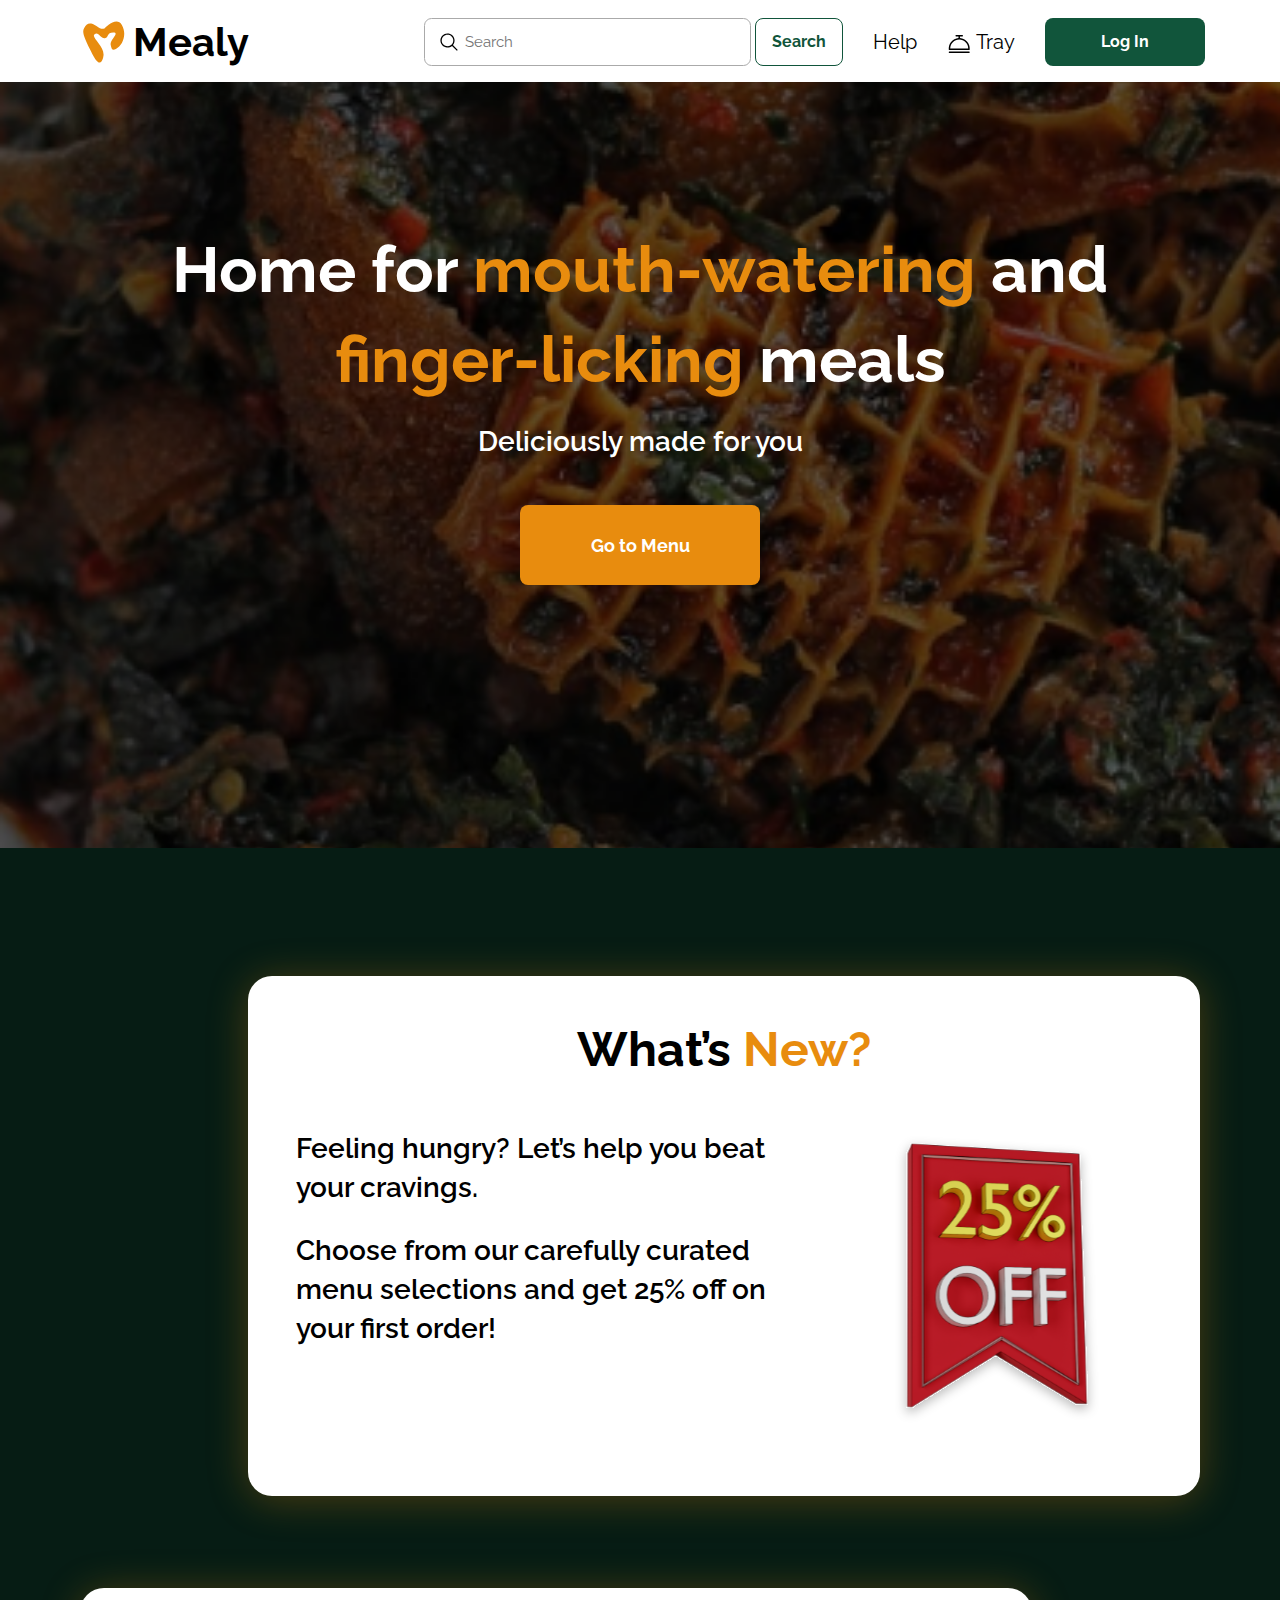
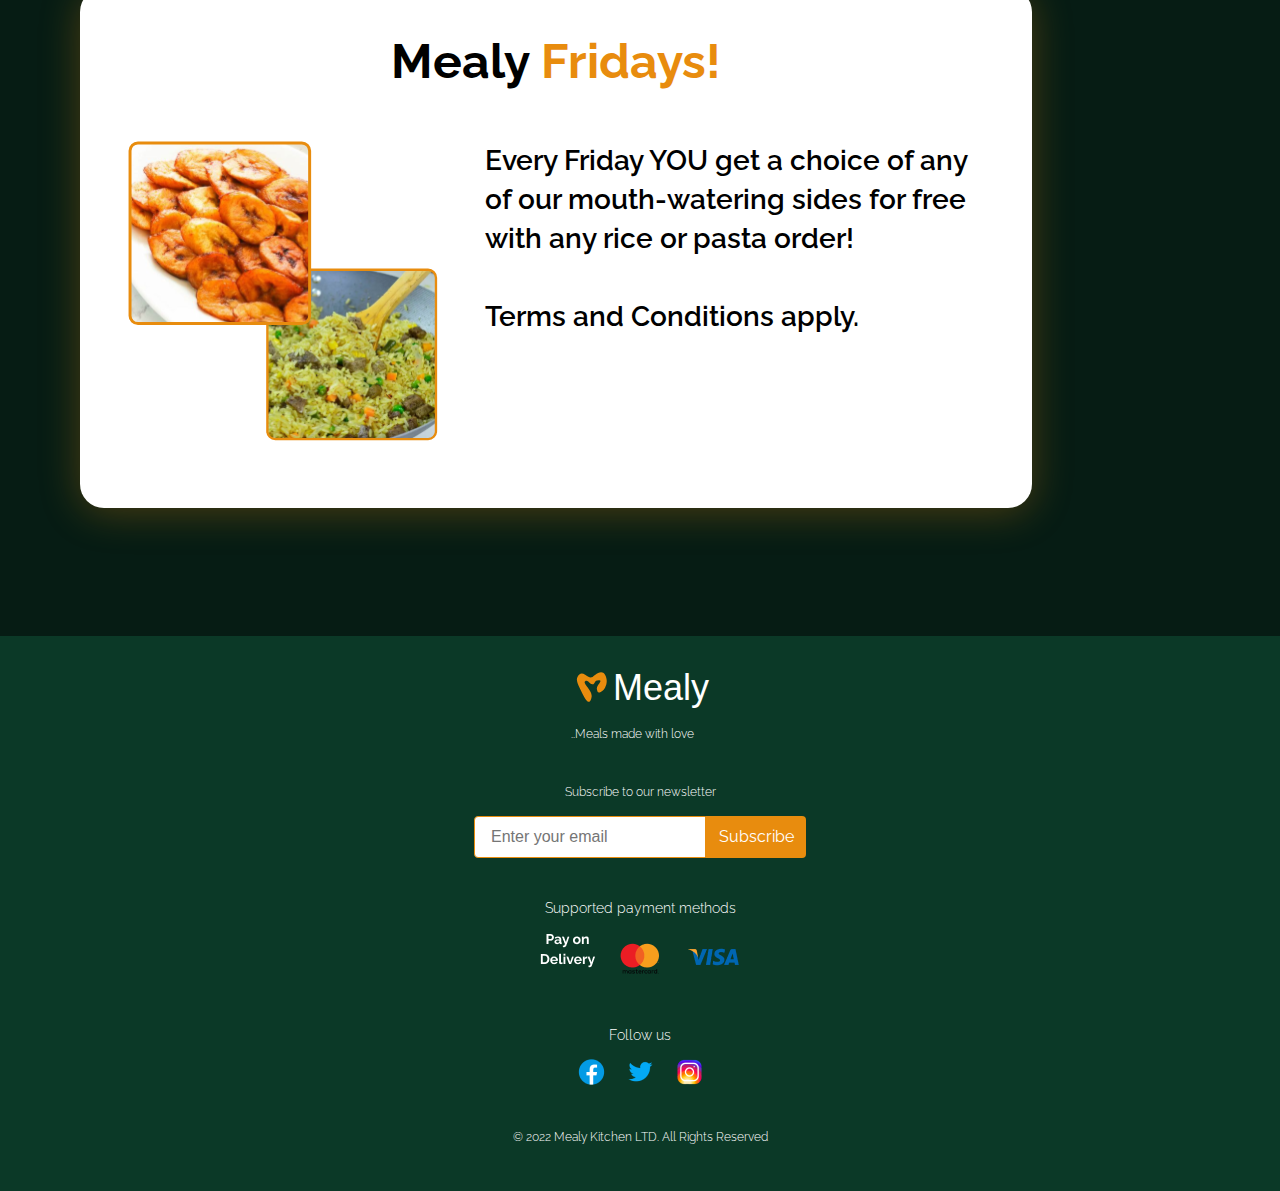
==== index.html @ 0f4728fb "edited html, css, js files" ====
<!DOCTYPE html>
<html lang="en">
<head>
    <meta charset="UTF-8">
    <meta http-equiv="X-UA-Compatible" content="IE=edge">
    <meta name="viewport" content="width=device-width, initial-scale=1.0">
    <link rel="stylesheet" href="style.css">
    <link rel="stylesheet" href="https://www.w3schools.com/w3css/4/w3.css">
    <link rel="shortcut icon" href="mealy.svg" type="image/x-icon">
    <script src="https://ajax.googleapis.com/ajax/libs/jquery/1.9.0/jquery.min.js"></script>
    </head>
    <script src="script.js" defer></script>
    <title>Mealy</title>
</head>
<body>
    <header>
        <div class="nav__container">
            <div class="nav__toggle" id="toggle" onclick="openNav()">
                <img class="menu__icon" src="charm_menu-hamburger.svg" />
            </div>


            <div class="nav__hamburger__menu" id="nav-hamburger-menu">

                <div class="hamburger__menu__header">
                    <div class="nav__logo" id="nav-logo">
                        <img src="mealy.svg" alt="Mealy logo">
                        <h1>Mealy</h1>
                    </div>

                    <div class="hamburger__menu__cancel" onclick="closeNav()">
                        <img src="cancel.svg" alt="cancel">
                    </div>

                </div>

                    <div class="hamburger__menu__main">
                        <div class="hamburger__menu__help">
                            <a href="#" class="nav__hamburger__link">Help</a>
                            
                        </div>

                        <div class="hamburger__form__section">
                            <form action="" class="hamburger__form">
                                <input type="text" placeholder="Search" class="hamburger__input" ><button
                                    class="hamburger__form__btn btn__flex"><img src="search-btn.svg" alt="search"></button>
                        </div>
                    </div>

                 <div class="hamburger__menu__btn">
                    <div>
                        <button class="hamburger__login__btn">Log In</button>
                        
                    </div>

                    <div class="hamburger__menu__btn__text">
                        <p>Don't have an account? <span>Register</span></p>
                    </div>

                 </div>
            </div>
    

            <div class="nav__logo" id="nav-logo">
                <img src="mealy.svg" alt="Mealy logo"><h1>Mealy</h1>
            </div>

            <div class="nav__menu" id="nav-menu">
                
                <ul class="nav__list">
                    <li class="nav__item">
                    <div class="nav__form__section">
                        <form action="" class="nav__form">
                            <input type="text" placeholder="Search" class="nav__input"><button class="nav__form__btn">Search</button>
                    </div>
                    </li>

                    <li class="nav__item">
                        <a href="#" class="nav__link">Help</a>
                    </li>

                    <li class="nav__item">
                        <a href="#" class="nav__link"><img src="tray-icon.svg" alt="tray logo"> Tray</a>
                    </li>
                    
                    <li class="nav__item">
                        <button class="nav__login__btn">Log In</button>
                    </li>
                </ul>
            </div>

            <div class="nav__tray__icon" id="nav-logo-tray">
                <img src="tray-icon.svg" alt="tray logo">
            </div>

        </div>
        <div class="container">
        <div class="slideshow__container" id="slideshow-container">
            <img class="mySlides fade-in-image" src="efo-riro.png"  />
            <img class="mySlides fade-in-image" src="jollof-two.png" />
            <img class="mySlides fade-in-image" src="amala-ewedu.png" />
            <img class="mySlides fade-in-image" src="ofada.png" />
            <img class="mySlides fade-in-image" src="egusi-fufu.png" />
            <img class="mySlides fade-in-image" src="afang.png" />
            <img class="mySlides fade-in-image" src="stew-rice-plantain.png" />
            <img class="mySlides fade-in-image" src="amala.png" />
            <img class="mySlides fade-in-image" src="jollof.png" />

            
        </div>

        <div class="centered">
            <h1>Home for <span>mouth-watering</span> and <br><span>finger-licking</span> meals</h1>
            <p>Deliciously made for you</p>
            <button class="centered__btn">Go to Menu</button>
        </div>
        </div>
    </header>
    <main>
        <section class="content__container" id="content-container">
            <div class="content__box__1" id="content-box-1">

                    <div class="content__box__1__header"><h2>What’s <span>New?</span></h2></div>
                    
                    <div class="content__box__1__content">
                        
                        <div class="content__box__image">
                            <img src="25-Percent-Discount-Tag.svg" alt="discount">
                        </div>

                    <div><p>Feeling hungry? Let’s help you beat your cravings.</p><br>
                    <p>Choose from our carefully curated menu selections and get 25% off on your first order!</p>
                    </div>

                    
                    
                    </div>
                </div>

                

            </div>

            <div class="content__box__2" id="content-box-2">
                
                    <div class="content__box__2__header"><h2>Mealy <span>Fridays!</span></h2></div>

                    <div class="content__box__2__content">
                    <div class="content__box__image">
                        <img src="mealy-friday.svg" alt="mealy friday">
                    </div>
                    
                    <div>
                        <p>Every Friday YOU get a choice of any of our mouth-watering sides for free with any rice or pasta order!<br><br>
                    
                    Terms and Conditions apply.</p>
                    </div>
                    </div>
                </div>

            </div>
        </section>
    </main>

    <footer class="footer__section" id="footer-section">
        <div class="footer__logo__container">
            <div class="footer__logo" id="footer-logo">
                <img src="mealy.svg" alt="Mealy logo"><h1>Mealy</h1>
            
            </div>
            
            <div class="footer__logo__text">
                <p>..Meals made with love</p>
            </div>
        </div>
        
        <div class="footer__form__container">
            <p>Subscribe to our newsletter</p>
            <div class="footer__form__section">
                <form action="" class="footer__form">
                <input type="email" placeholder="Enter your email" class="footer__input"><button class="form__btn">Subscribe</button>
            </div>
        </div>

        <div class="footer__payments__section" id="footer-payments-section">
            <div class="payments__section__text">
                <p>Supported payment methods</p>
            </div>

        <div class="payments__icons">
            <div>
                <img src="pay-on-delivery.png" alt="pay on delivery">
            </div>

            <div>
                <img src="master-card.png" alt="master card">
            </div>

            <div>
                <img src="visa-card.png" alt="visa card">
            </div>
        </div>
        </div>


        <div class="footer__socials__section" id="footer-socials-section">
            <div class="socials__section__text">
                <p>Follow us</p>
            </div>
        
            <div class="socials__icons">
                <div>
                    <img src="Facebook.png" alt="Facebook">
                </div>
        
                <div>
                    <img src="Twitter.png" alt="Twitter">
                </div>
        
                <div>
                    <img src="Instagram.png" alt="Instagram">
                </div>
            </div>
        </div>

        <div class="footer__bottom__text">
            <p>&copy; 2022 Mealy Kitchen LTD. All Rights Reserved</p>
        </div>
    </footer>
    <script src="https://kit.fontawesome.com/44d0e4af8e.js" crossorigin="anonymous"></script>
</body>
</html>
---- style.css ----
@import url("https://fonts.googleapis.com/css2?family=Raleway:wght@300;400;600;700&display=swap");

:root {
  --white-color: #ffffff;
  --light-grey-color: #aaaaaa;
  --orange-color: #e88c0e;
  --light-green-color: #0b3927;
  --lighter-green-color: #11553b;
  --hover-green-color: #1a7f58;
  --dark-green-color: #061c14;
  --black-color: #000000;

  --body-font: "Raleway", sans-serif;
  --h1-font-size: 40px;
}

@media screen and (min-width: 768px) and (max-width: 1104px) {
  :root {
    --logo-font-size: 40px;
    --medium-font-size: 16px;
    --large-font-size: 20px;
    --h1-font-weight: 700;
    --medium-font-weight: 400;
  }
}

* {
  box-sizing: border-box;
  padding: 0;
  margin: 0;
}
.nav__container {
  display: flex;
  justify-content: space-between;
  align-items: center;
  width: 100%;
  height: 64px;
  background-color: var(--white-color);
  padding-left: 1em;
  padding-right: 1em;
  padding-top: 0.25em;
  padding-bottom: 0.15em;
}

.nav__logo h1 {
  font-family: var(--body-font);
  font-size: 24px;
  font-weight: 700;
}

.nav__logo {
  display: flex;
  align-items: center;
}
.nav__logo img {
  width: 27px;
  height: 38px;
}
.nav__tray__icon img {
  width: 32px;
  height: 32px;
}

.nav__menu {
  display: none;
}

.nav__hamburger__menu {
  display: none;
}

.hamburger__menu__active {
  height: 100%;
  width: 0;
  position: fixed;
  z-index: 1;
  top: 0;
  left: 0;
  background-color: var(--white-color);
  overflow-x: hidden;
  transition: 0.5s;
}

.hamburger__menu__header {
  display: flex;
  flex-direction: row;
  justify-content: space-between;
  align-items: center;
  height: 64px;
  margin-left: 1em;
  margin-right: 1em;
}

.hamburger__menu__main {
  display: flex;
  flex-direction: column;
  align-items: center;
  justify-content: center;
  width: 264px;
  height: 94px;
  gap: 8px;
  margin-left: 1em;
  margin-right: 1em;
  margin-bottom: 2.5em;
}

.hamburger__menu__help {
  border-width: 1px 0px;
  border-style: solid;
  border-color: var(--light-grey-color);
  width: 264px;
  height: 38px;
  text-align: center;
  font-family: var(--body-font);
  font-size: 16px;
  font-weight: 400;
  padding: 0.5em 1em;
}

.hamburger__menu__help a {
  text-decoration: none;
}

.btn__flex {
  display: inline-flex;
  align-items: center;
  column-gap: 0.75rem;
}

.hamburger__form__btn {
  display: inline-block;
  transition: 0.3s;
  border-radius: 1em;
}

.hamburger__form__section {
  display: flex;
  flex-direction: row;
  align-items: center;
  justify-content: space-between;
  border: 1px solid var(--light-grey-color);
  width: 264px;
  height: 48px;
  gap: 152px;
  padding-left: 0.5em;
  padding-right: 0.5em;
  padding-top: 0.3em;
  padding-bottom: 0.3em;
  border-radius: 0.5em;
  font-family: var(--body-font);
  font-size: 16px;
  font-weight: 400;
}

.hamburger__form {
  display: flex;
  justify-content: space-between;
  width: 100%;
}

.hamburger__form button,
.hamburger__form input {
  border: none;
  outline: none;
}
.hamburger__form button:hover {
  cursor: pointer;
}

.hamburger__menu__btn {
  display: flex;
  flex-direction: column;
  align-items: center;
  justify-content: center;
  gap: 1em;
}

.hamburger__login__btn {
  width: 264px;
  height: 48px;
  border-radius: 0.5em;
  background-color: var(--lighter-green-color);
  color: var(--white-color);
  text-align: center;
  font-family: var(--body-font);
  font-size: 16px;
  font-weight: 700;
  border: none;
}
.hamburger__menu__btn__text {
  width: 209px;
  height: 20px;
}
.hamburger__menu__btn__text p {
  text-align: center;
  font-family: var(--body-font);
  font-size: 14px;
  font-weight: 300;
  color: var(--black-color);
}

.hamburger__menu__btn__text span {
  color: var(--lighter-green-color);
  font-weight: 700;
}

.mySlides {
  width: 100%;
  height: 400px;
  object-fit: cover;
}

.fade-in-image {
  animation: fadeIn 6s ease;
  -webkit-animation: fadeIn 6s;
  -moz-animation: fadeIn 6s;
  -o-animation: fadeIn 6s;
  -ms-animation: fadeIn 6s;
}

@keyframes fadeIn {
  0% {
    opacity: 0.9;
  }

  100% {
    opacity: 1;
  }
}

@-moz-keyframes fadeIn {
  0% {
    opacity: 0.9;
  }

  100% {
    opacity: 1;
  }
}

@-webkit-keyframes fadeIn {
  0% {
    opacity: 0.9;
  }

  100% {
    opacity: 1;
  }
}

@-o-keyframes fadeIn {
  0% {
    opacity: 0.9;
  }

  100% {
    opacity: 1;
  }
}

@-ms-keyframes fadeIn {
  0% {
    opacity: 0.9;
  }

  100% {
    opacity: 1;
  }
}
.container {
  color: var(--white-color);
}

.centered {
  position: absolute;
  width: 100%;
  top: 100px;
  left: 50%;
  transform: translate(-50%, -50%);
  text-align: center;
  font-family: var(--body-font);
  padding: 1em;
  margin-top: 10em;
  /* gap: 16px; */
}

.centered h1 {
  font-family: var(--body-font);
  font-weight: 700;
  font-size: 32px;
  margin-bottom: 0.25em;
  line-height: 40px;
}

.centered span {
  color: var(--orange-color);
}

.centered p {
  font-size: 20px;
  font-weight: 400;
  margin-bottom: 1.5em;
}
.centered__btn {
  padding: 12px 40px;
  background: var(--orange-color);
  border-radius: 8px;
  border: none;
  font-family: var(--body-font);
  font-weight: 700;
  font-size: 16px;
  color: var(--white-color);
}

main {
  width: 100%;
}

.content__container {
  display: flex;
  flex-direction: column;
  background-color: var(--dark-green-color);
  width: 100%;
  height: fit-content;
  color: var(--black-color);
  font-family: var(--body-font);
  font-weight: 600;
  font-size: 16px;
  padding: 1em;
  line-height: 24px;
  gap: 20px;
}

.content__box__1,
.content__box__2 {
  display: flex;
  flex-direction: column;
  align-items: center;
  justify-content: center;
  text-align: center;
  background-color: var(--white-color);
  box-shadow: 0px 4px 40px rgba(232, 140, 14, 0.3);
  border-radius: 24px;
  padding: 2em;
}

.content__box__2 {
  margin-bottom: 3em;
}

.content__box__1 {
  margin-top: 3em;
  margin-bottom: 2em;
}

.content__box__image {
  justify-items: center;
  margin-bottom: 1em;
}

.content__box__image img {
  width: 120px;
  height: 120px;
}

.content__box__1 h2,
.content__box__2 h2 {
  font-family: var(--body-font);
  font-weight: 700;
  font-size: 28px;
  margin-bottom: 1em;
}

.content__box__1 span,
.content__box__2 span {
  color: var(--orange-color);
}

.footer__section {
  display: flex;
  flex-direction: column;
  align-items: center;
  justify-content: center;
  background-color: var(--light-green-color);
  color: var(--white-color);
  padding: 1em;
  gap: 40px;
}

.footer__logo {
  display: flex;
}
.footer__logo img {
  width: 42px;
  height: 42px;
  margin-top: 1em;
}
.footer__logo__text {
  display: flex;
  flex-direction: column;
}

.footer__logo__text h1 {
  font-family: var(--body-font);
  font-weight: 700;
  font-size: 12px;
  margin-bottom: 0.3em;
}

.footer__logo__text p {
  font-family: var(--body-font);
  font-weight: 300;
  font-size: 12px;
}

.footer__form__section {
  width: 100%;
  display: flex;
  margin-top: 1em;
}

.footer__form__container {
  display: flex;
  flex-direction: column;
  align-items: center;
  justify-content: center;
}
.footer__form__container p {
  font-family: var(--body-font);
  font-size: 12px;
  font-weight: 300;
}

.footer__input {
  box-sizing: border-box;
  width: 70%;
  height: 42px;
  align-self: center;
  justify-self: center;
  font-weight: 400;
  color: var(--light-grey-color);
  background-color: var(--white-color);
  font-size: 16px;
  border-radius: 4px 0px 0px 4px;
  padding: 10px 16px;
  border: 1px solid var(--orange-color);
}

.form__btn {
  /* align-self: center;
    justify-self: center; */
  display: inline-block;
  width: 30%;
  font-family: var(--body-font);
  font-size: 16px;
  font-weight: 400;
  height: 41.95px;
  background-color: var(--orange-color);
  color: var(--white-color);
  border: none;
  padding-left: 0.5em;
  padding-right: 0.5em;
  border-radius: 0px 4px 4px 0px;
}

.footer__payments__section,
.footer__socials__section {
  font-family: var(--body-font);
  font-size: 14px;
  font-weight: 300;
  display: flex;
  flex-direction: column;
  gap: 10px;
  text-align: center;
}
.payments__icons,
.socials__icons {
  display: flex;
  flex-direction: row;
  gap: 16px;
}

.footer__bottom__text p {
  text-align: center;
  font-family: var(--body-font);
  font-size: 12px;
  font-weight: 300;
  margin-bottom: 2.5em;
}

@media screen and (min-width: 1104px) {
  a {
    text-decoration: none;
  }

  ul {
    list-style: none;
  }

  .nav__item a {
    font-family: var(--body-font);
    font-size: 20px;
    font-weight: var(--medium-font-weight);
  }

  .nav__item a:hover {
    color: var(--orange-color);
  }

  .nav__container {
    height: 82px;
    padding-left: 5em;
    padding-right: 5em;
  }

  .nav__logo h1 {
    font-size: 40px;
  }

  .nav__logo img {
    width: 58.38px;
    height: 58px;
  }
  .nav__form__section {
    display: flex;
    align-items: center;
    justify-content: center;
    width: 419px;
    height: 48px;
    gap: 4px;
  }

  .nav__form__section input {
    width: 327px;
    height: 48px;
    background-color: var(--white-color);
    background: url(search.svg);
    padding-left: 40px;
    gap: 8px;
    background-repeat: no-repeat;
    background-size: 18px;
    background-position: 1em;
    border-radius: 0.5em;
    border: 1px solid var(--light-grey-color);
    font-family: var(--body-font);
    font-size: var(--medium-font-size);
    font-weight: var(--medium-font-weight);
  }

  .nav__form__btn {
    width: 88px;
    height: 48px;
    border-radius: 0.5em;
    border: 1px solid var(--lighter-green-color);
    background-color: transparent;
    color: var(--lighter-green-color);
    font-family: var(--body-font);
    font-size: 16px;
    font-weight: 700;
    cursor: pointer;
  }

  .nav__form__btn:hover {
    background-color: var(--hover-green-color);
    color: var(--white-color);
    border: none;
  }

  .nav__login__btn {
    width: 160px;
    height: 48px;
    color: var(--white-color);
    font-family: var(--body-font);
    font-size: 16px;
    font-weight: 700;
    background-color: var(--lighter-green-color);
    border: none;
    border-radius: 0.5em;
    cursor: pointer;
  }

  .nav__login__btn:hover {
    background-color: var(--hover-green-color);
  }

  .nav__toggle {
    display: none;
  }

  .nav__hamburger__menu {
    display: none;
  }

  .nav__tray__icon {
    display: none;
  }

  .nav__menu {
    display: block;
  }
  .nav__list {
    display: flex;
    justify-content: center;
    align-items: center;
    gap: 2em;
  }

  .mySlides {
    width: 100%;
    height: 766px;
    object-fit: cover;
  }

  .centered h1 {
    font-size: 64px;
    font-weight: 700;
    line-height: 90px;
  }

  .centered {
    margin-top: 20em;
    gap: 56px;
  }

  .centered p {
    font-size: 28px;
    font-weight: 600;
  }

  .centered__btn {
    width: 240px;
    height: 80px;
    font-size: 18px;
  }

  .content__box__1,
  .content__box__2 {
    display: flex;
    flex-direction: column;
    width: 85%;
    height: 520px;
    gap: 20px;
    padding: 3em;
  }

  .content__box__1 {
    align-self: flex-end;
  }

  .content__box__1 h2,
  .content__box__2 h2 {
    font-size: 48px;
    font-weight: 700;
  }

  .content__container {
    padding: 5em;
    gap: 60px;
  }

  .content__box__image img {
    width: 310px;
    height: 300px;
  }


  .content__box__1__header,
  .content__box__2__header {
    text-align: center;
  }

  .content__box__1__content,
  .content__box__2__content {
    display: flex;
    text-align: left;
    justify-content: space-between;
    gap: 47px;
  }

  .content__box__1__content{
    flex-direction: row-reverse;
  }

  .content__box__1__content p,
  .content__box__2__content p {
    font-size: 28px;
    font-weight: 600;
    line-height: 39px;
  }

  .content__box__1__content h2,
  .content__box__2__content h2 {
    font-size: 48px;
    font-weight: 700;
  }
}
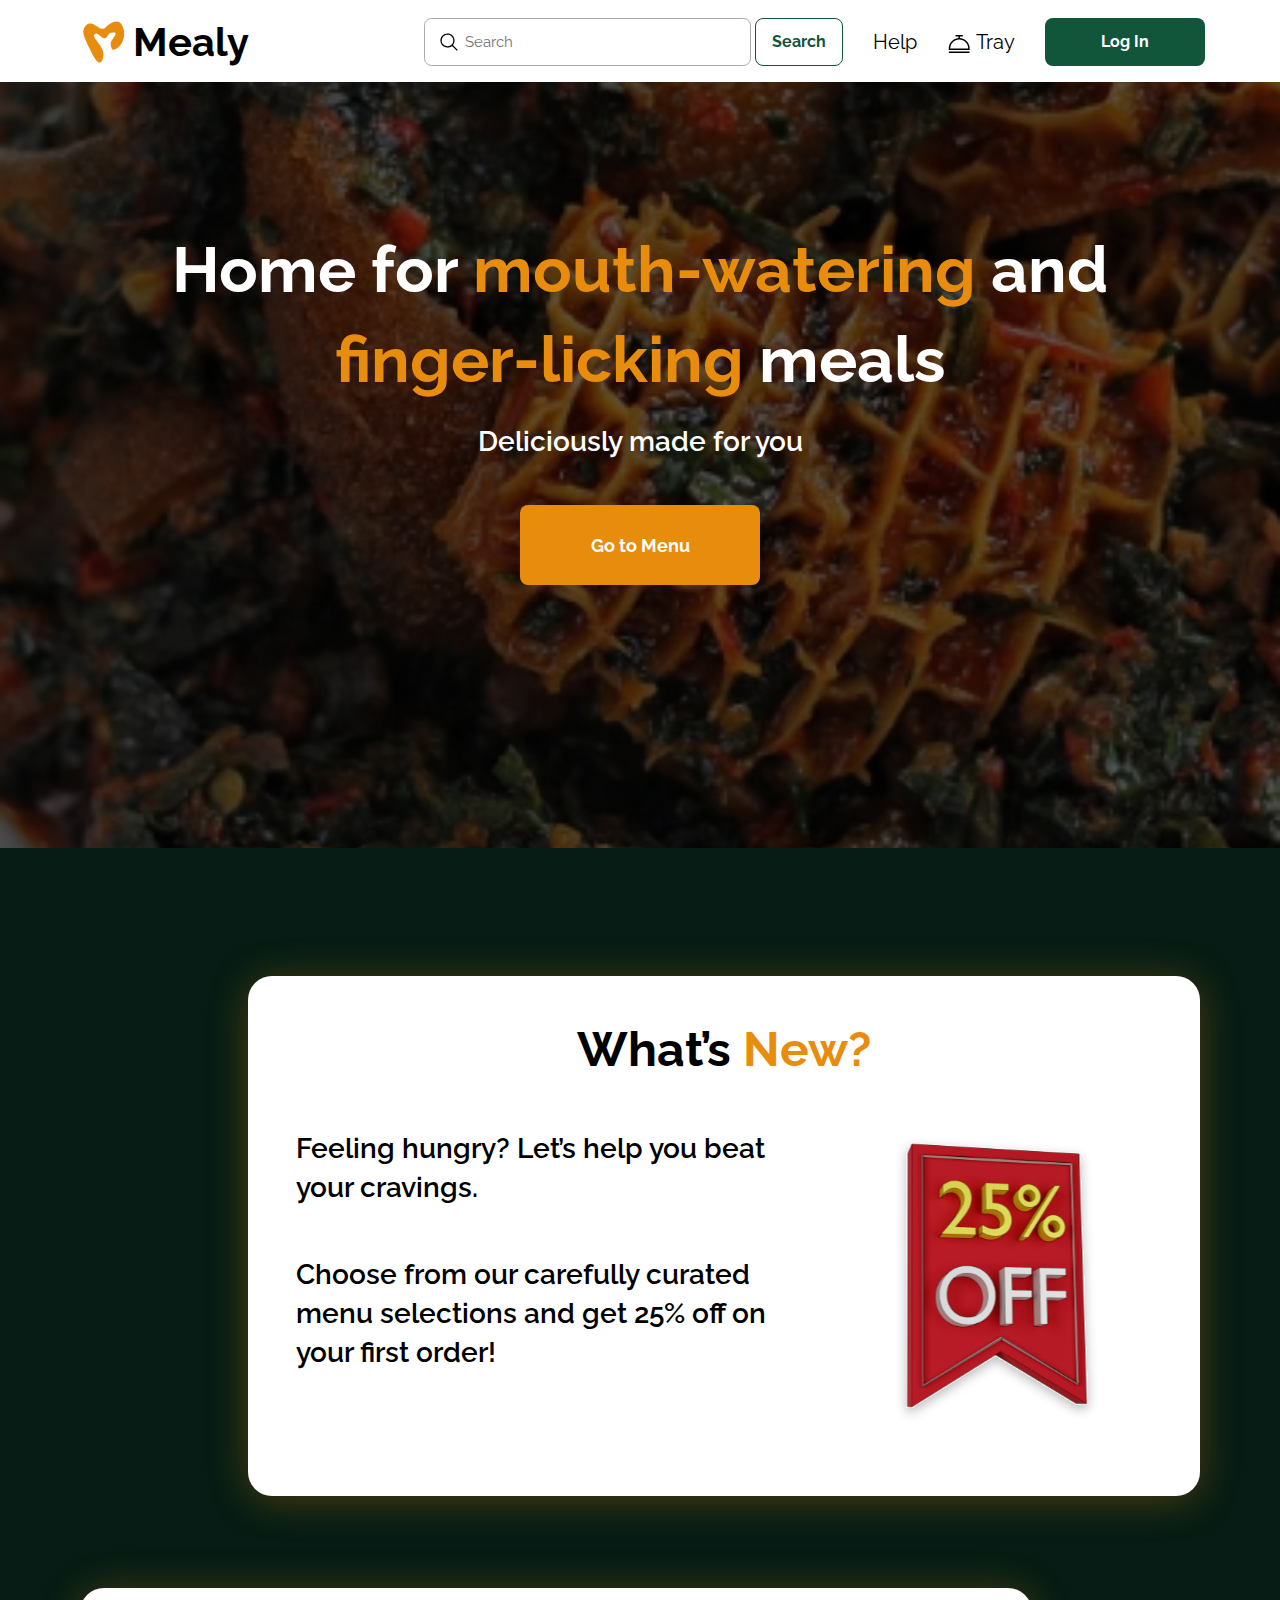
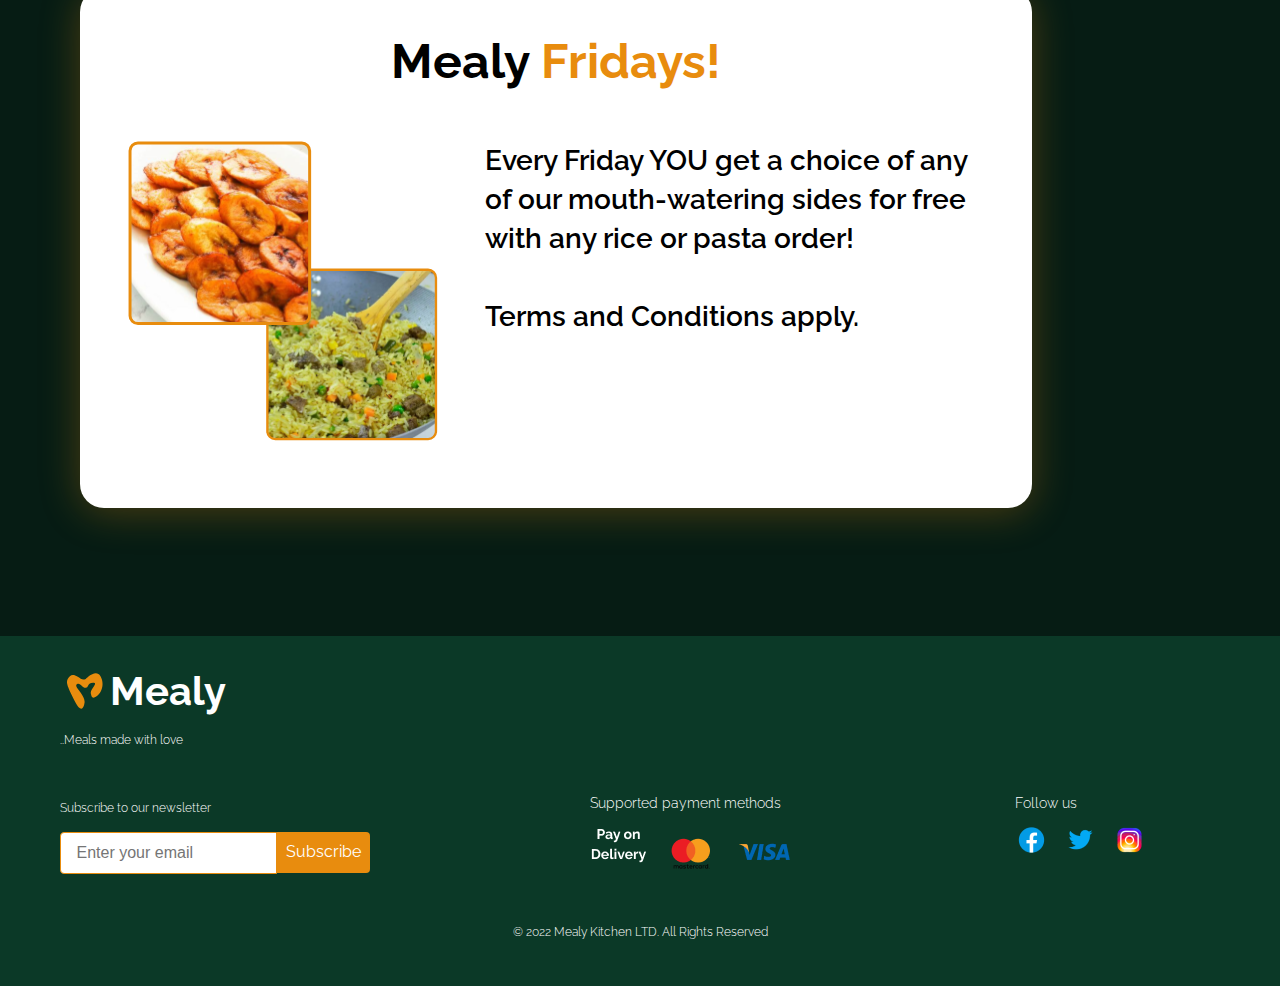
==== commit 5461acb9: "edited css and html" ====
--- a/index.html
+++ b/index.html
@@ -123,12 +123,12 @@
                     <div class="content__box__1__header"><h2>What’s <span>New?</span></h2></div>
                     
                     <div class="content__box__1__content">
-                        
+
                         <div class="content__box__image">
                             <img src="25-Percent-Discount-Tag.svg" alt="discount">
                         </div>
 
-                    <div><p>Feeling hungry? Let’s help you beat your cravings.</p><br>
+                    <div><p>Feeling hungry? Let’s help you beat your cravings.</p><br><br>
                     <p>Choose from our carefully curated menu selections and get 25% off on your first order!</p>
                     </div>
 
@@ -163,6 +163,7 @@
     </main>
 
     <footer class="footer__section" id="footer-section">
+        
         <div class="footer__logo__container">
             <div class="footer__logo" id="footer-logo">
                 <img src="mealy.svg" alt="Mealy logo"><h1>Mealy</h1>
@@ -174,6 +175,7 @@
             </div>
         </div>
         
+        <div class="footer__mid__section">
         <div class="footer__form__container">
             <p>Subscribe to our newsletter</p>
             <div class="footer__form__section">
@@ -222,6 +224,7 @@
                 </div>
             </div>
         </div>
+    </div>
 
         <div class="footer__bottom__text">
             <p>&copy; 2022 Mealy Kitchen LTD. All Rights Reserved</p>
--- a/style.css
+++ b/style.css
@@ -130,7 +130,7 @@
 .hamburger__form__btn {
   display: inline-block;
   transition: 0.3s;
-  border-radius: 1em;
+  border-radius: 0.5em;
 }
 
 .hamburger__form__section {
@@ -387,6 +387,14 @@
   gap: 40px;
 }
 
+.footer__mid__section {
+  display: flex;
+  flex-direction: column;
+  align-items: center;
+  justify-content: center;
+  gap: 40px;
+}
+
 .footer__logo {
   display: flex;
 }
@@ -400,11 +408,10 @@
   flex-direction: column;
 }
 
-.footer__logo__text h1 {
+.footer__logo h1 {
   font-family: var(--body-font);
   font-weight: 700;
-  font-size: 12px;
-  margin-bottom: 0.3em;
+  font-size: 26px;
 }
 
 .footer__logo__text p {
@@ -663,7 +670,6 @@
     height: 300px;
   }
 
-
   .content__box__1__header,
   .content__box__2__header {
     text-align: center;
@@ -677,7 +683,7 @@
     gap: 47px;
   }
 
-  .content__box__1__content{
+  .content__box__1__content {
     flex-direction: row-reverse;
   }
 
@@ -693,4 +699,47 @@
     font-size: 48px;
     font-weight: 700;
   }
-}
+
+  .footer__section {
+    gap: 44px;
+  }
+
+  .footer__logo__container {
+    width: 1160.97px;
+  }
+
+  .footer__logo h1 {
+    font-weight: 700;
+    font-size: 40px;
+  }
+
+  .footer__logo img {
+    width: 50px;
+    height: 50px;
+  }
+
+  .footer__mid__section {
+    width: 1160.97px;
+    display: flex;
+    flex-direction: row;
+    gap: 220px;
+  }
+
+  .footer__form__container,
+  .footer__payments__section,
+  .footer__socials__section,
+  .footer__logo__container {
+    align-items: flex-start;
+  }
+
+  .footer__socials__section,
+  .footer__payments__section {
+    width: 219px;
+    height: 86px;
+    font-size: 14px;
+  }
+
+  .footer__bottom__text p {
+    font-size: 12px;
+  }
+}
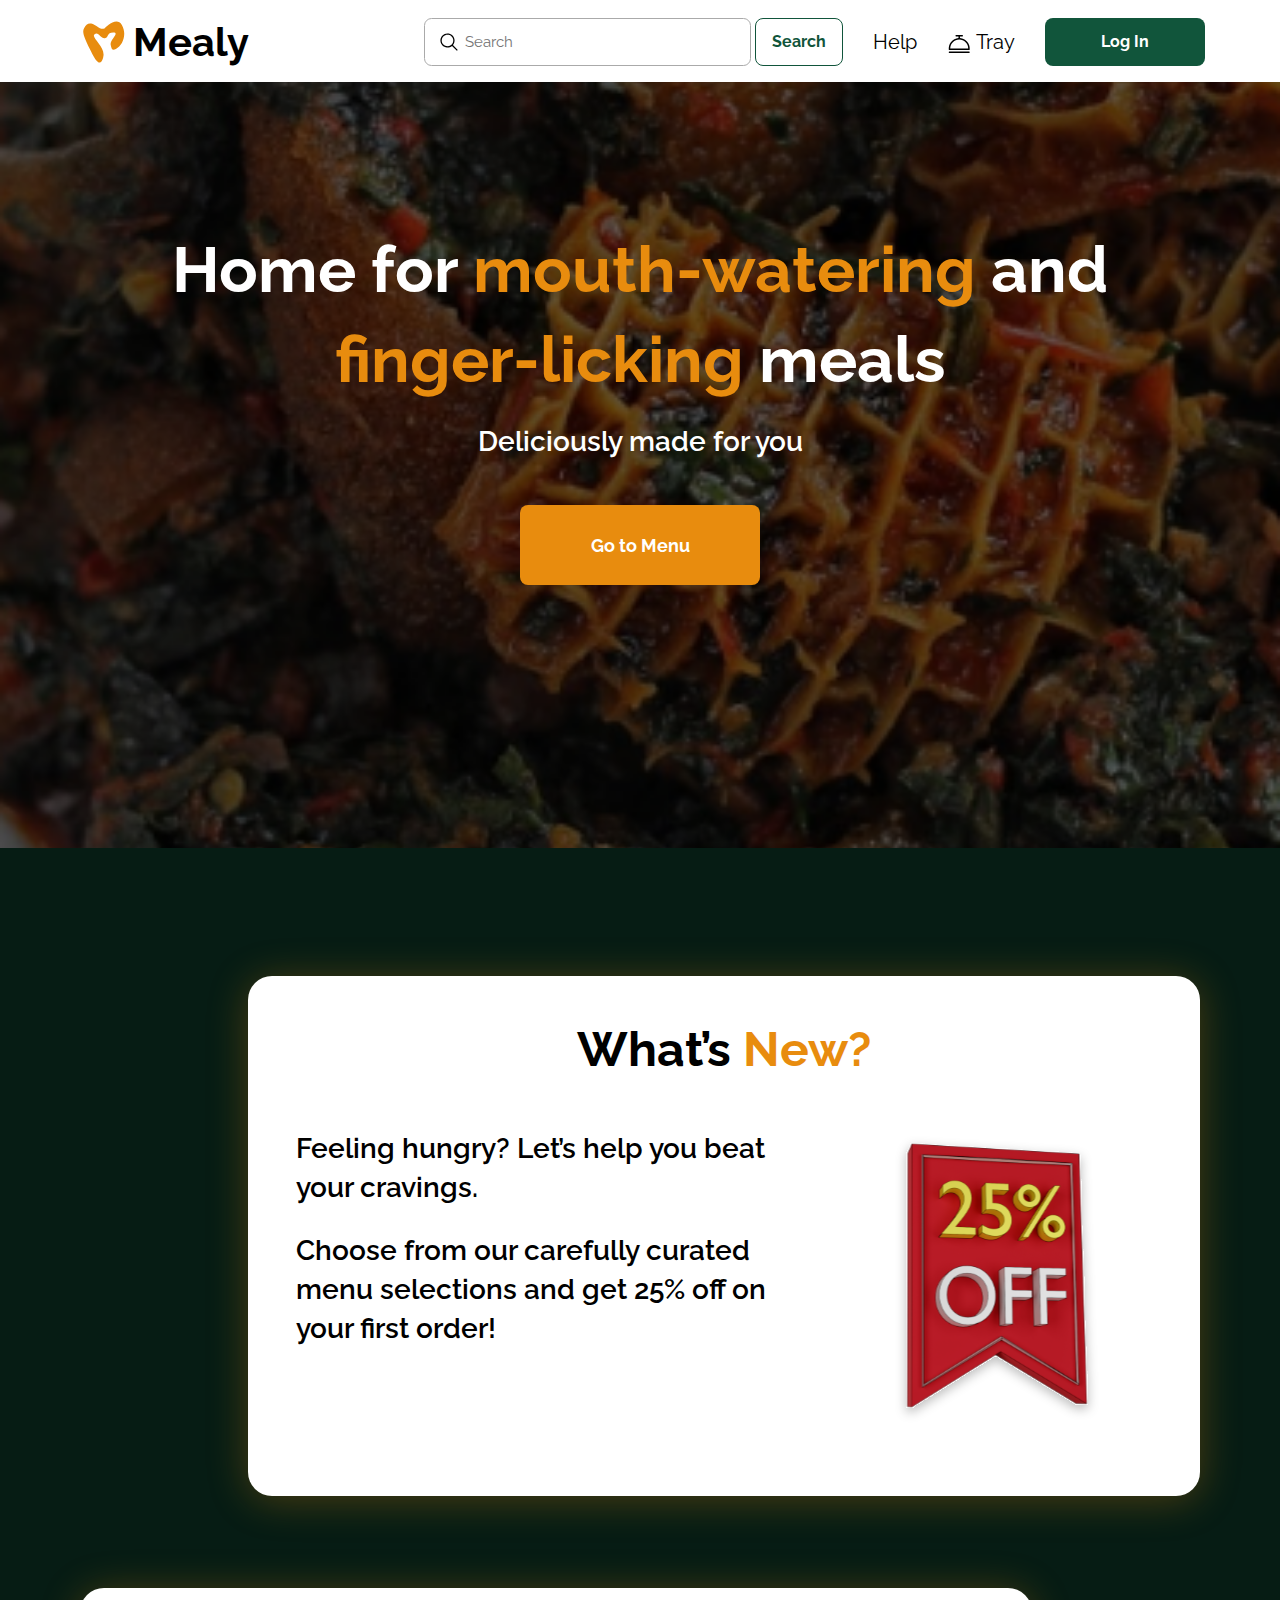
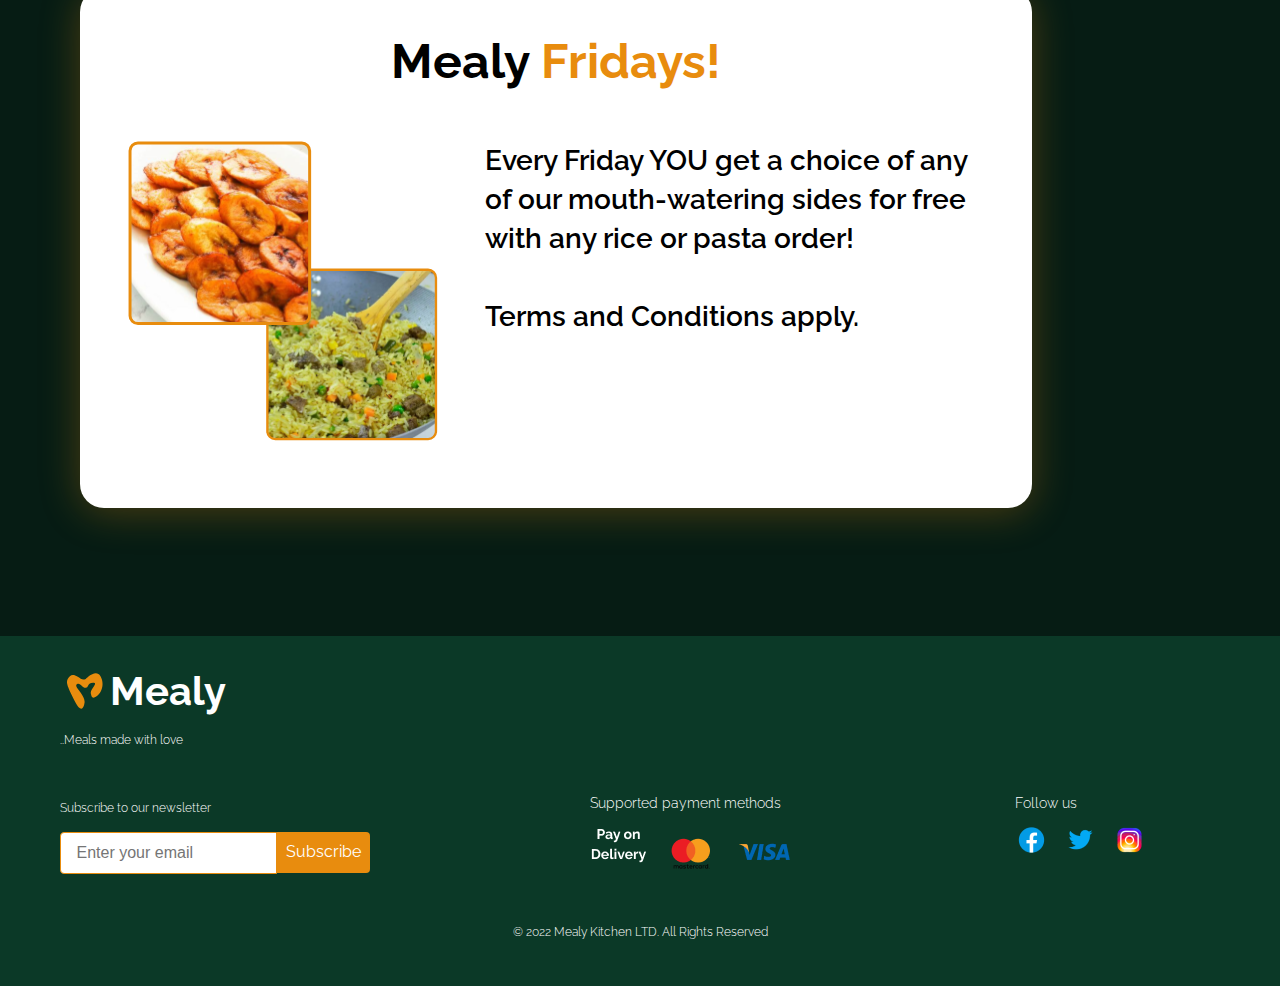
==== commit b5cfb6ff: "edited css and html" ====
--- a/index.html
+++ b/index.html
@@ -128,7 +128,7 @@
                             <img src="25-Percent-Discount-Tag.svg" alt="discount">
                         </div>
 
-                    <div><p>Feeling hungry? Let’s help you beat your cravings.</p><br><br>
+                    <div><p>Feeling hungry? Let’s help you beat your cravings.</p><br>
                     <p>Choose from our carefully curated menu selections and get 25% off on your first order!</p>
                     </div>
 
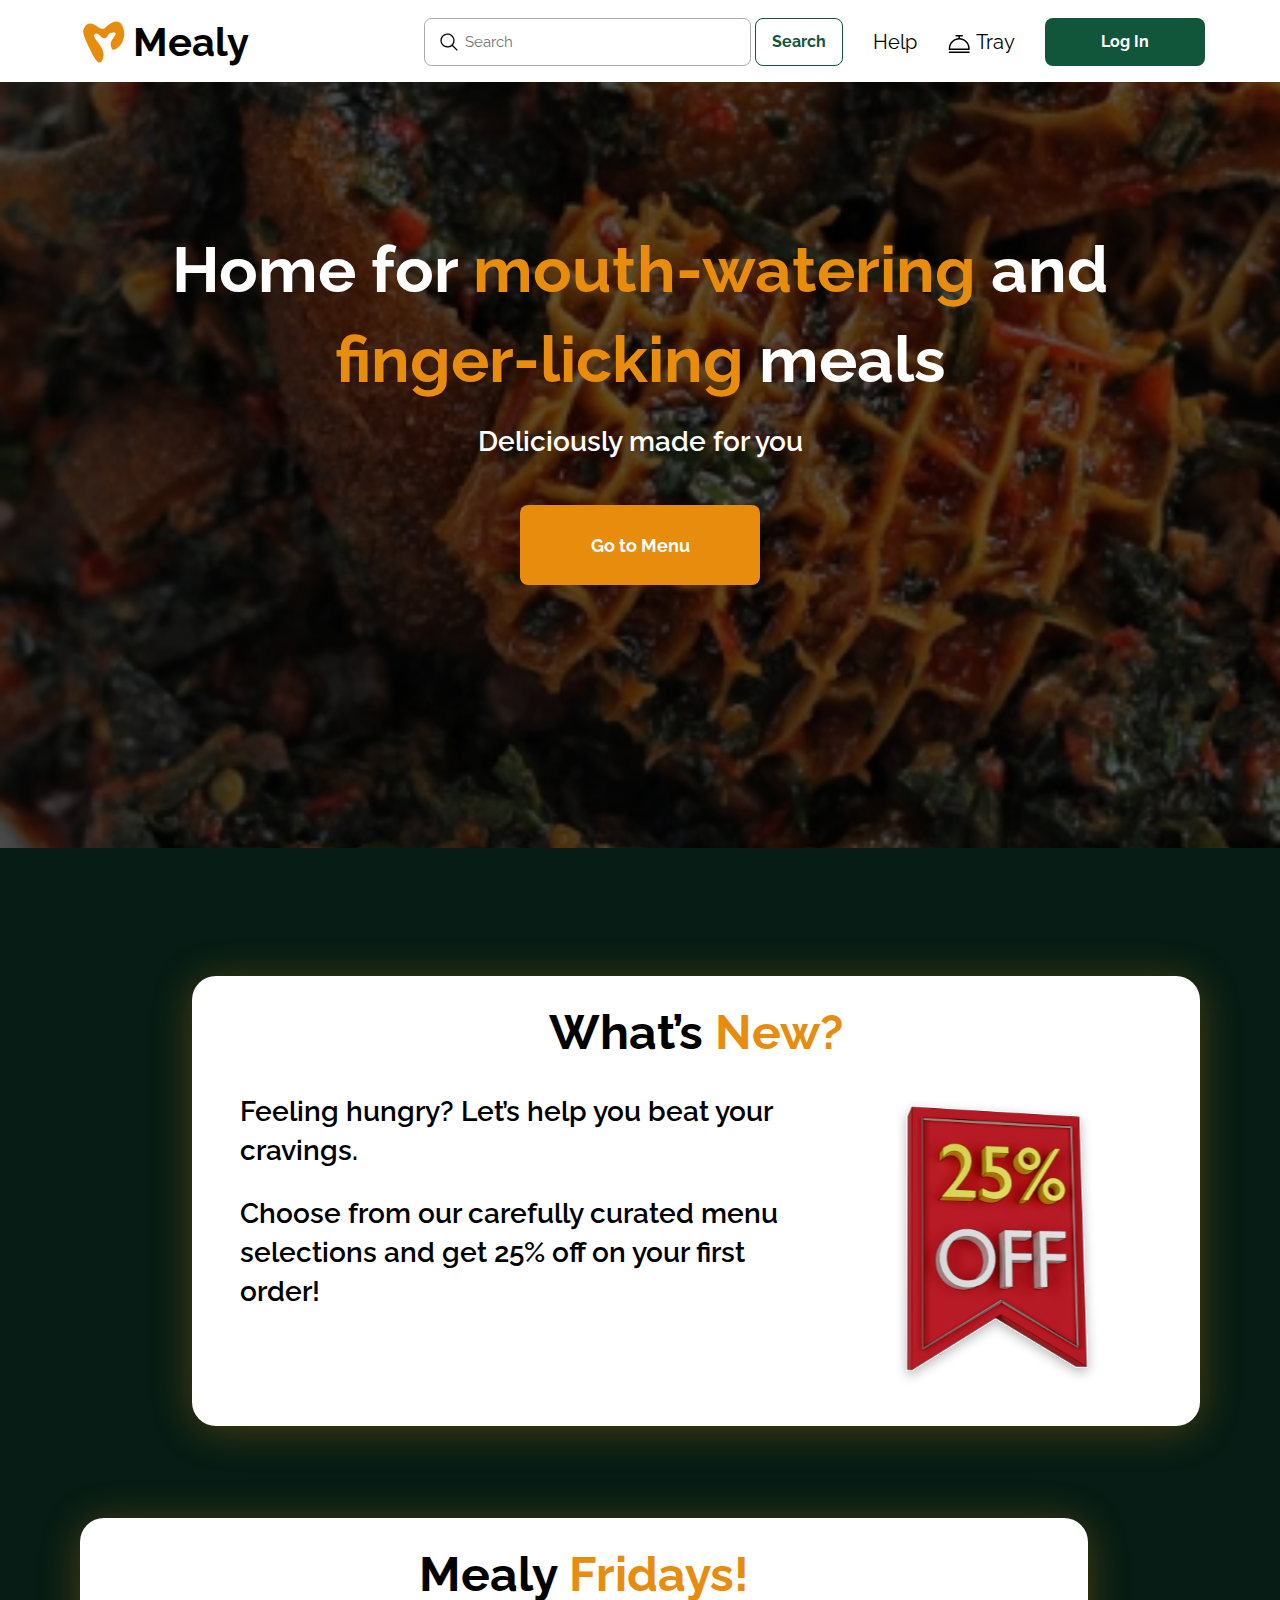
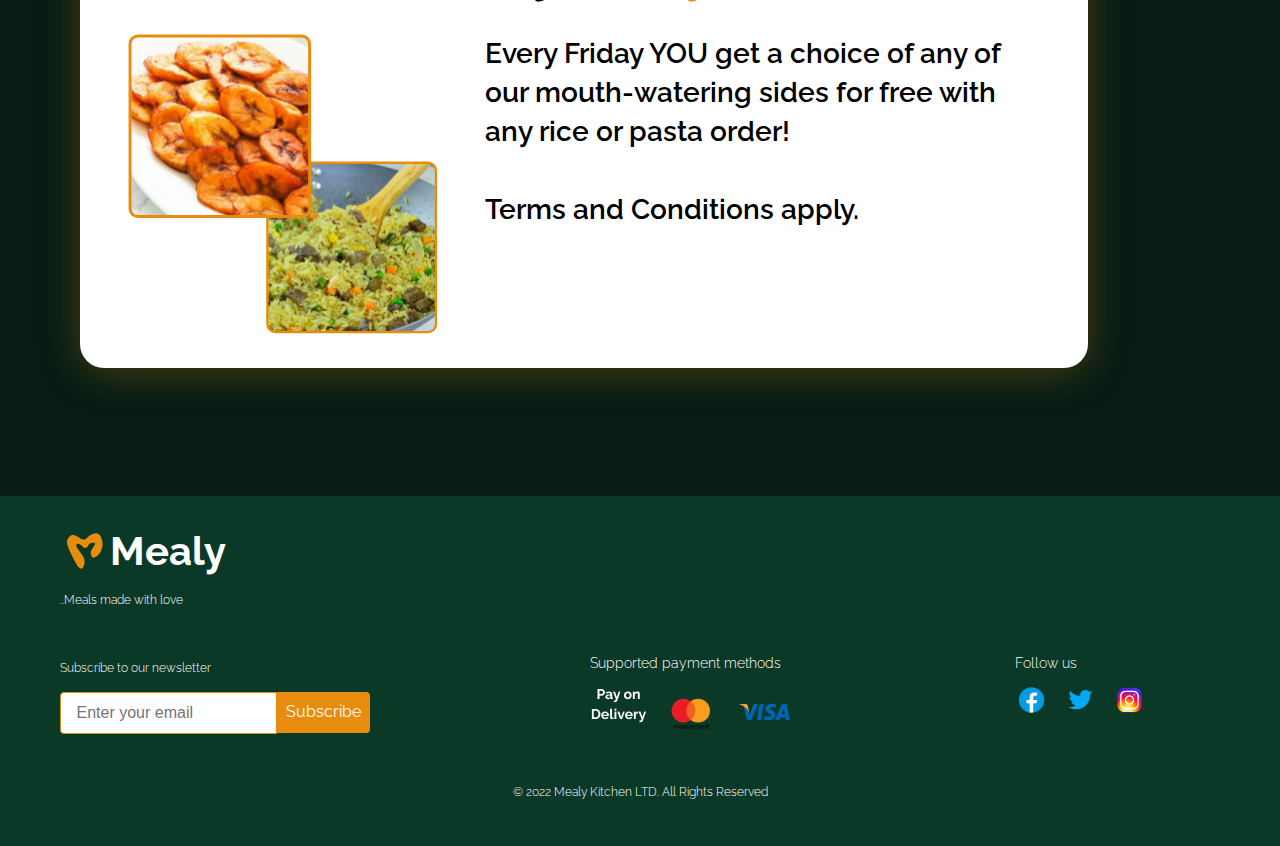
==== commit 44a42c87: "edited css and html" ====
--- a/index.html
+++ b/index.html
@@ -7,7 +7,6 @@
     <link rel="stylesheet" href="style.css">
     <link rel="stylesheet" href="https://www.w3schools.com/w3css/4/w3.css">
     <link rel="shortcut icon" href="mealy.svg" type="image/x-icon">
-    <script src="https://ajax.googleapis.com/ajax/libs/jquery/1.9.0/jquery.min.js"></script>
     </head>
     <script src="script.js" defer></script>
     <title>Mealy</title>
@@ -230,6 +229,5 @@
             <p>&copy; 2022 Mealy Kitchen LTD. All Rights Reserved</p>
         </div>
     </footer>
-    <script src="https://kit.fontawesome.com/44d0e4af8e.js" crossorigin="anonymous"></script>
 </body>
 </html>--- a/style.css
+++ b/style.css
@@ -310,6 +310,11 @@
   font-weight: 700;
   font-size: 16px;
   color: var(--white-color);
+  cursor: pointer;
+}
+
+.centered__btn:hover {
+  background-color: var(--hover-green-color);
 }
 
 main {
@@ -468,6 +473,7 @@
   padding-left: 0.5em;
   padding-right: 0.5em;
   border-radius: 0px 4px 4px 0px;
+  cursor: pointer;
 }
 
 .footer__payments__section,
@@ -644,9 +650,8 @@
   .content__box__2 {
     display: flex;
     flex-direction: column;
-    width: 85%;
-    height: 520px;
-    gap: 20px;
+    width: 90%;
+    height: 450px;
     padding: 3em;
   }
 
@@ -665,6 +670,7 @@
     gap: 60px;
   }
 
+
   .content__box__image img {
     width: 310px;
     height: 300px;
@@ -673,6 +679,7 @@
   .content__box__1__header,
   .content__box__2__header {
     text-align: center;
+    margin-top: 1em;
   }
 
   .content__box__1__content,
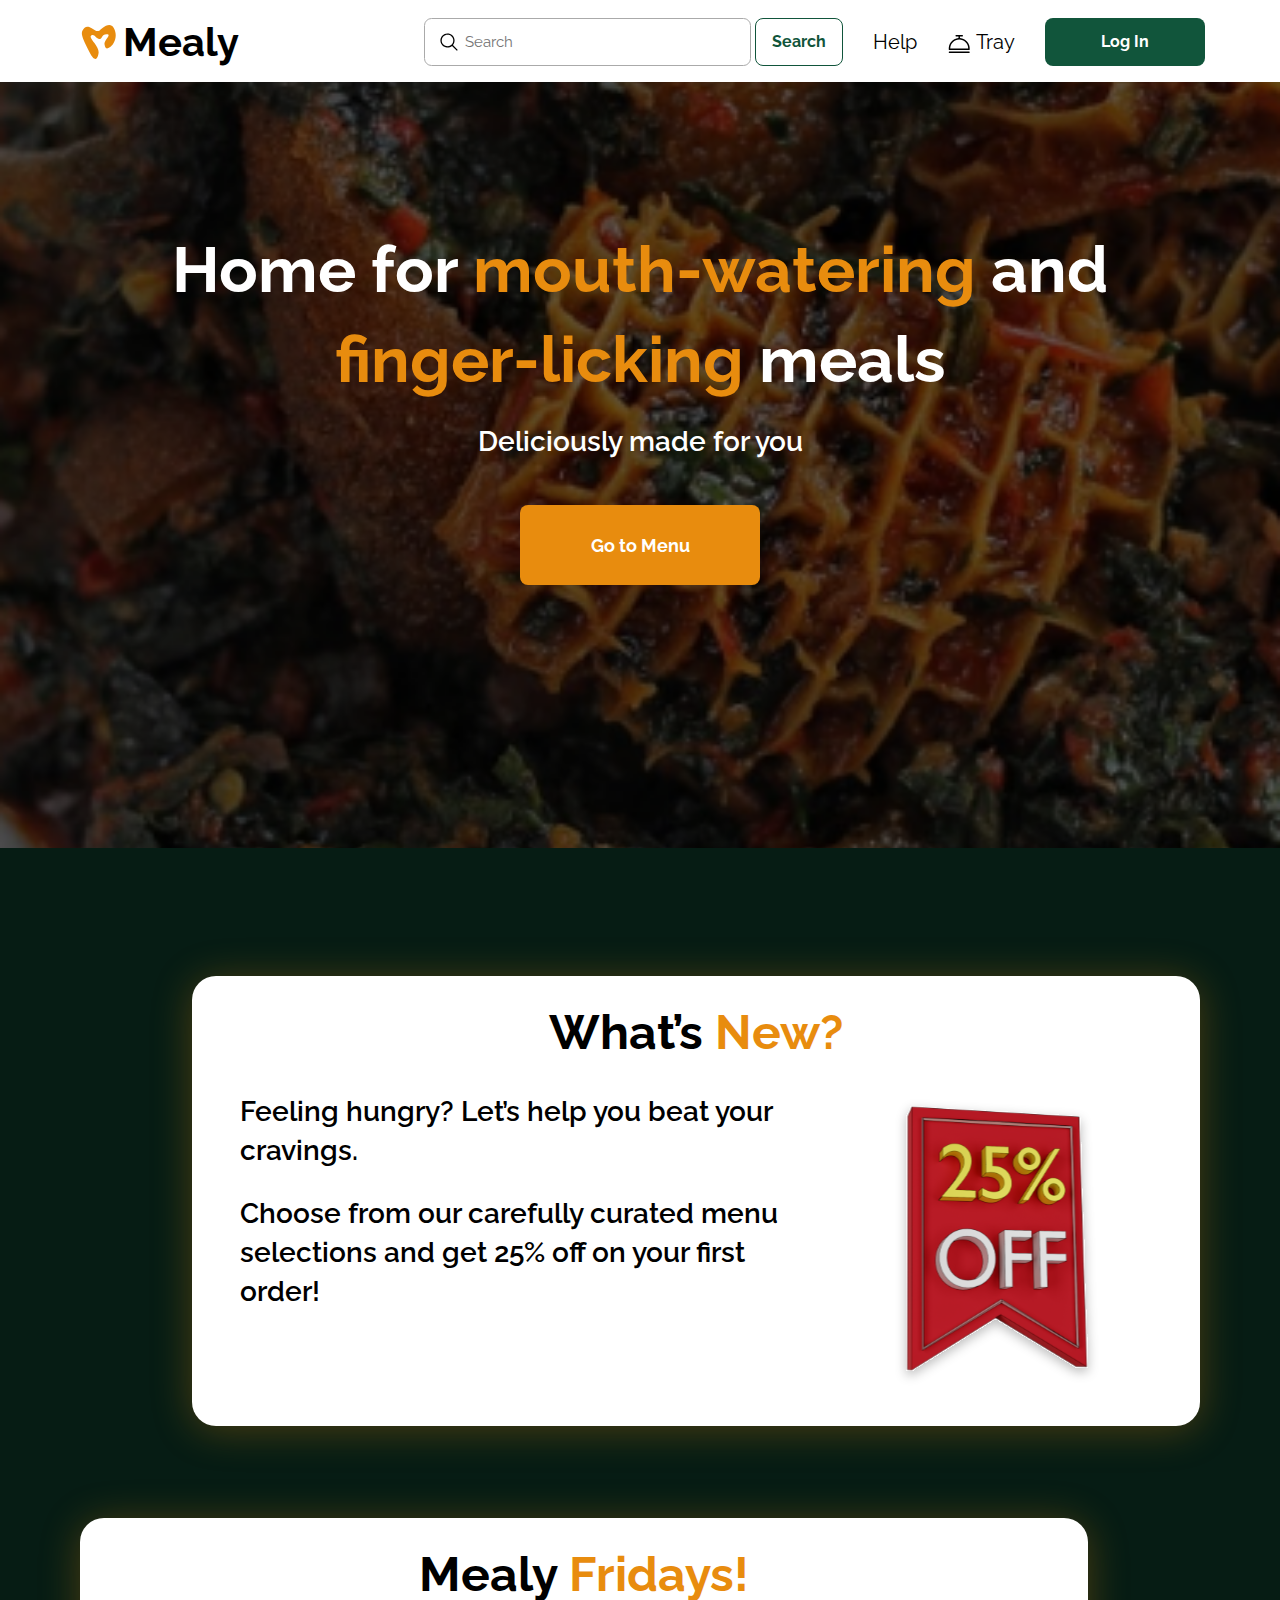
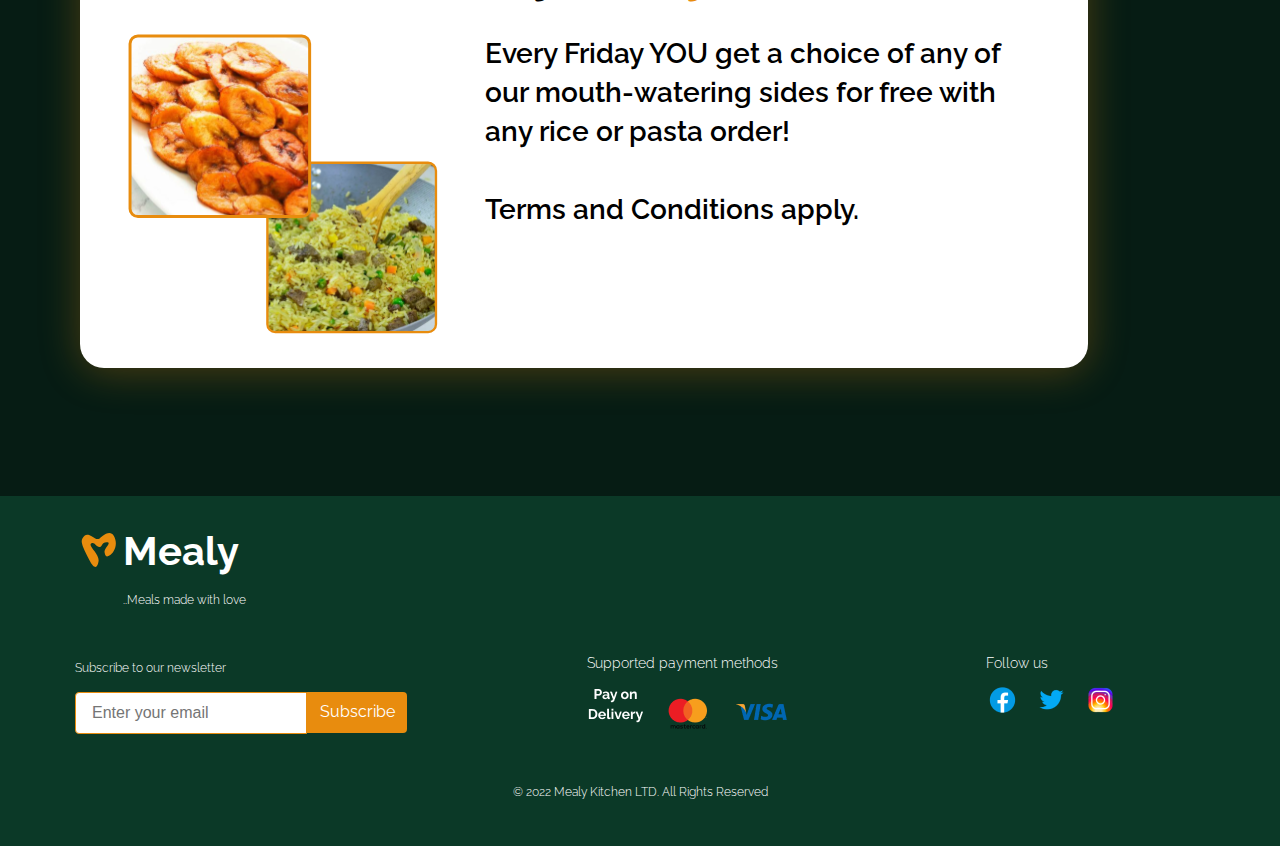
==== commit f7435aaa: "edited header and footer" ====
--- a/index.html
+++ b/index.html
@@ -1,5 +1,6 @@
 <!DOCTYPE html>
 <html lang="en">
+
 <head>
     <meta charset="UTF-8">
     <meta http-equiv="X-UA-Compatible" content="IE=edge">
@@ -7,10 +8,11 @@
     <link rel="stylesheet" href="style.css">
     <link rel="stylesheet" href="https://www.w3schools.com/w3css/4/w3.css">
     <link rel="shortcut icon" href="mealy.svg" type="image/x-icon">
-    </head>
-    <script src="script.js" defer></script>
-    <title>Mealy</title>
+    <script src="https://ajax.googleapis.com/ajax/libs/jquery/1.9.0/jquery.min.js"></script>
+<script src="script.js" defer></script>
+<title>Mealy</title>
 </head>
+
 <body>
     <header>
         <div class="nav__container">
@@ -33,45 +35,47 @@
 
                 </div>
 
-                    <div class="hamburger__menu__main">
-                        <div class="hamburger__menu__help">
-                            <a href="#" class="nav__hamburger__link">Help</a>
-                            
-                        </div>
-
-                        <div class="hamburger__form__section">
-                            <form action="" class="hamburger__form">
-                                <input type="text" placeholder="Search" class="hamburger__input" ><button
-                                    class="hamburger__form__btn btn__flex"><img src="search-btn.svg" alt="search"></button>
-                        </div>
-                    </div>
-
-                 <div class="hamburger__menu__btn">
+                <div class="hamburger__menu__main">
+                    <div class="hamburger__menu__help">
+                        <a href="#" class="nav__hamburger__link">Help</a>
+
+                    </div>
+
+                    <div class="hamburger__form__section">
+                        <form action="" class="hamburger__form">
+                            <input type="text" placeholder="Search" class="hamburger__input"><button
+                                class="hamburger__form__btn btn__flex"><img src="search-btn.svg" alt="search"></button>
+                    </div>
+                </div>
+
+                <div class="hamburger__menu__btn">
                     <div>
                         <button class="hamburger__login__btn">Log In</button>
-                        
+
                     </div>
 
                     <div class="hamburger__menu__btn__text">
                         <p>Don't have an account? <span>Register</span></p>
                     </div>
 
-                 </div>
-            </div>
-    
+                </div>
+            </div>
+
 
             <div class="nav__logo" id="nav-logo">
-                <img src="mealy.svg" alt="Mealy logo"><h1>Mealy</h1>
+                <img src="mealy.svg" alt="Mealy logo">
+                <h1>Mealy</h1>
             </div>
 
             <div class="nav__menu" id="nav-menu">
-                
+
                 <ul class="nav__list">
                     <li class="nav__item">
-                    <div class="nav__form__section">
-                        <form action="" class="nav__form">
-                            <input type="text" placeholder="Search" class="nav__input"><button class="nav__form__btn">Search</button>
-                    </div>
+                        <div class="nav__form__section">
+                            <form action="" class="nav__form">
+                                <input type="text" placeholder="Search" class="nav__input"><button
+                                    class="nav__form__btn">Search</button>
+                        </div>
                     </li>
 
                     <li class="nav__item">
@@ -81,7 +85,7 @@
                     <li class="nav__item">
                         <a href="#" class="nav__link"><img src="tray-icon.svg" alt="tray logo"> Tray</a>
                     </li>
-                    
+
                     <li class="nav__item">
                         <button class="nav__login__btn">Log In</button>
                     </li>
@@ -94,140 +98,150 @@
 
         </div>
         <div class="container">
-        <div class="slideshow__container" id="slideshow-container">
-            <img class="mySlides fade-in-image" src="efo-riro.png"  />
-            <img class="mySlides fade-in-image" src="jollof-two.png" />
-            <img class="mySlides fade-in-image" src="amala-ewedu.png" />
-            <img class="mySlides fade-in-image" src="ofada.png" />
-            <img class="mySlides fade-in-image" src="egusi-fufu.png" />
-            <img class="mySlides fade-in-image" src="afang.png" />
-            <img class="mySlides fade-in-image" src="stew-rice-plantain.png" />
-            <img class="mySlides fade-in-image" src="amala.png" />
-            <img class="mySlides fade-in-image" src="jollof.png" />
-
-            
-        </div>
-
-        <div class="centered">
-            <h1>Home for <span>mouth-watering</span> and <br><span>finger-licking</span> meals</h1>
-            <p>Deliciously made for you</p>
-            <button class="centered__btn">Go to Menu</button>
-        </div>
+            <div class="slideshow__container" id="slideshow-container">
+                <img class="mySlides fade-in-image" src="efo-riro.png" />
+                <img class="mySlides fade-in-image" src="jollof-two.png" />
+                <img class="mySlides fade-in-image" src="amala-ewedu.png" />
+                <img class="mySlides fade-in-image" src="ofada.png" />
+                <img class="mySlides fade-in-image" src="egusi-fufu.png" />
+                <img class="mySlides fade-in-image" src="afang.png" />
+                <img class="mySlides fade-in-image" src="stew-rice-plantain.png" />
+                <img class="mySlides fade-in-image" src="amala.png" />
+                <img class="mySlides fade-in-image" src="jollof.png" />
+
+
+            </div>
+
+            <div class="centered">
+                <h1>Home for <span>mouth-watering</span> and <br><span>finger-licking</span> meals</h1>
+                <p>Deliciously made for you</p>
+                <button class="centered__btn">Go to Menu</button>
+            </div>
         </div>
     </header>
     <main>
         <section class="content__container" id="content-container">
             <div class="content__box__1" id="content-box-1">
 
-                    <div class="content__box__1__header"><h2>What’s <span>New?</span></h2></div>
-                    
-                    <div class="content__box__1__content">
-
-                        <div class="content__box__image">
-                            <img src="25-Percent-Discount-Tag.svg" alt="discount">
-                        </div>
-
-                    <div><p>Feeling hungry? Let’s help you beat your cravings.</p><br>
-                    <p>Choose from our carefully curated menu selections and get 25% off on your first order!</p>
-                    </div>
-
-                    
-                    
-                    </div>
-                </div>
-
-                
+                <div class="content__box__1__header">
+                    <h2>What’s <span>New?</span></h2>
+                </div>
+
+                <div class="content__box__1__content">
+
+                    <div class="content__box__image">
+                        <img src="25-Percent-Discount-Tag.svg" alt="discount">
+                    </div>
+
+                    <div>
+                        <p>Feeling hungry? Let’s help you beat your cravings.</p><br>
+                        <p>Choose from our carefully curated menu selections and get 25% off on your first order!</p>
+                    </div>
+
+
+
+                </div>
+            </div>
+
+
 
             </div>
 
             <div class="content__box__2" id="content-box-2">
-                
-                    <div class="content__box__2__header"><h2>Mealy <span>Fridays!</span></h2></div>
-
-                    <div class="content__box__2__content">
+
+                <div class="content__box__2__header">
+                    <h2>Mealy <span>Fridays!</span></h2>
+                </div>
+
+                <div class="content__box__2__content">
                     <div class="content__box__image">
                         <img src="mealy-friday.svg" alt="mealy friday">
                     </div>
-                    
-                    <div>
-                        <p>Every Friday YOU get a choice of any of our mouth-watering sides for free with any rice or pasta order!<br><br>
-                    
-                    Terms and Conditions apply.</p>
-                    </div>
-                    </div>
-                </div>
+
+                    <div>
+                        <p>Every Friday YOU get a choice of any of our mouth-watering sides for free with any rice or
+                            pasta order!<br><br>
+
+                            Terms and Conditions apply.</p>
+                    </div>
+                </div>
+            </div>
 
             </div>
         </section>
     </main>
 
     <footer class="footer__section" id="footer-section">
-        
+
         <div class="footer__logo__container">
             <div class="footer__logo" id="footer-logo">
-                <img src="mealy.svg" alt="Mealy logo"><h1>Mealy</h1>
-            
-            </div>
-            
+                <img src="mealy.svg" alt="Mealy logo">
+                <h1>Mealy</h1>
+
+            </div>
+
             <div class="footer__logo__text">
                 <p>..Meals made with love</p>
             </div>
         </div>
-        
+
         <div class="footer__mid__section">
-        <div class="footer__form__container">
-            <p>Subscribe to our newsletter</p>
-            <div class="footer__form__section">
-                <form action="" class="footer__form">
-                <input type="email" placeholder="Enter your email" class="footer__input"><button class="form__btn">Subscribe</button>
-            </div>
-        </div>
-
-        <div class="footer__payments__section" id="footer-payments-section">
-            <div class="payments__section__text">
-                <p>Supported payment methods</p>
-            </div>
-
-        <div class="payments__icons">
-            <div>
-                <img src="pay-on-delivery.png" alt="pay on delivery">
-            </div>
-
-            <div>
-                <img src="master-card.png" alt="master card">
-            </div>
-
-            <div>
-                <img src="visa-card.png" alt="visa card">
-            </div>
-        </div>
-        </div>
-
-
-        <div class="footer__socials__section" id="footer-socials-section">
-            <div class="socials__section__text">
-                <p>Follow us</p>
-            </div>
-        
-            <div class="socials__icons">
-                <div>
-                    <img src="Facebook.png" alt="Facebook">
-                </div>
-        
-                <div>
-                    <img src="Twitter.png" alt="Twitter">
-                </div>
-        
-                <div>
-                    <img src="Instagram.png" alt="Instagram">
-                </div>
-            </div>
-        </div>
-    </div>
+            <div class="footer__form__container">
+                <p>Subscribe to our newsletter</p>
+                <div class="footer__form__section">
+                    <form action="" class="footer__form">
+                        <input type="email" placeholder="Enter your email" class="footer__input"><button
+                            class="form__btn">Subscribe</button>
+                </div>
+            </div>
+
+            <div class="footer__payments__section" id="footer-payments-section">
+                <div class="payments__section__text">
+                    <p>Supported payment methods</p>
+                </div>
+
+                <div class="payments__icons">
+                    <div>
+                        <img src="pay-on-delivery.png" alt="pay on delivery">
+                    </div>
+
+                    <div>
+                        <img src="master-card.png" alt="master card">
+                    </div>
+
+                    <div>
+                        <img src="visa-card.png" alt="visa card">
+                    </div>
+                </div>
+            </div>
+
+
+            <div class="footer__socials__section" id="footer-socials-section">
+                <div class="socials__section__text">
+                    <p>Follow us</p>
+                </div>
+
+                <div class="socials__icons">
+                    <div>
+                        <img src="Facebook.png" alt="Facebook">
+                    </div>
+
+                    <div>
+                        <img src="Twitter.png" alt="Twitter">
+                    </div>
+
+                    <div>
+                        <img src="Instagram.png" alt="Instagram">
+                    </div>
+                </div>
+            </div>
+        </div>
 
         <div class="footer__bottom__text">
             <p>&copy; 2022 Mealy Kitchen LTD. All Rights Reserved</p>
         </div>
     </footer>
+    <script src="https://kit.fontawesome.com/44d0e4af8e.js" crossorigin="anonymous"></script>
 </body>
+
 </html>--- a/style.css
+++ b/style.css
@@ -404,8 +404,8 @@
   display: flex;
 }
 .footer__logo img {
-  width: 42px;
-  height: 42px;
+  width: 36px;
+  height: 36px;
   margin-top: 1em;
 }
 .footer__logo__text {
@@ -531,8 +531,8 @@
   }
 
   .nav__logo img {
-    width: 58.38px;
-    height: 58px;
+    width: 48.38px;
+    height: 48px;
   }
   .nav__form__section {
     display: flex;
@@ -709,10 +709,13 @@
 
   .footer__section {
     gap: 44px;
+    align-items: flex-start;
+    padding-left: 5em;
+    padding-right: 5em;
   }
 
   .footer__logo__container {
-    width: 1160.97px;
+    width: 100%;
   }
 
   .footer__logo h1 {
@@ -721,15 +724,19 @@
   }
 
   .footer__logo img {
-    width: 50px;
-    height: 50px;
+    width: 48px;
+    height: 48px;
+  }
+
+  .footer__logo__text p{
+    margin-left: 4em;
   }
 
   .footer__mid__section {
-    width: 1160.97px;
+    width: 100%;
     display: flex;
     flex-direction: row;
-    gap: 220px;
+   justify-content: space-between;
   }
 
   .footer__form__container,
@@ -746,6 +753,9 @@
     font-size: 14px;
   }
 
+    .footer__bottom__text{
+      align-self: center;
+    }
   .footer__bottom__text p {
     font-size: 12px;
   }
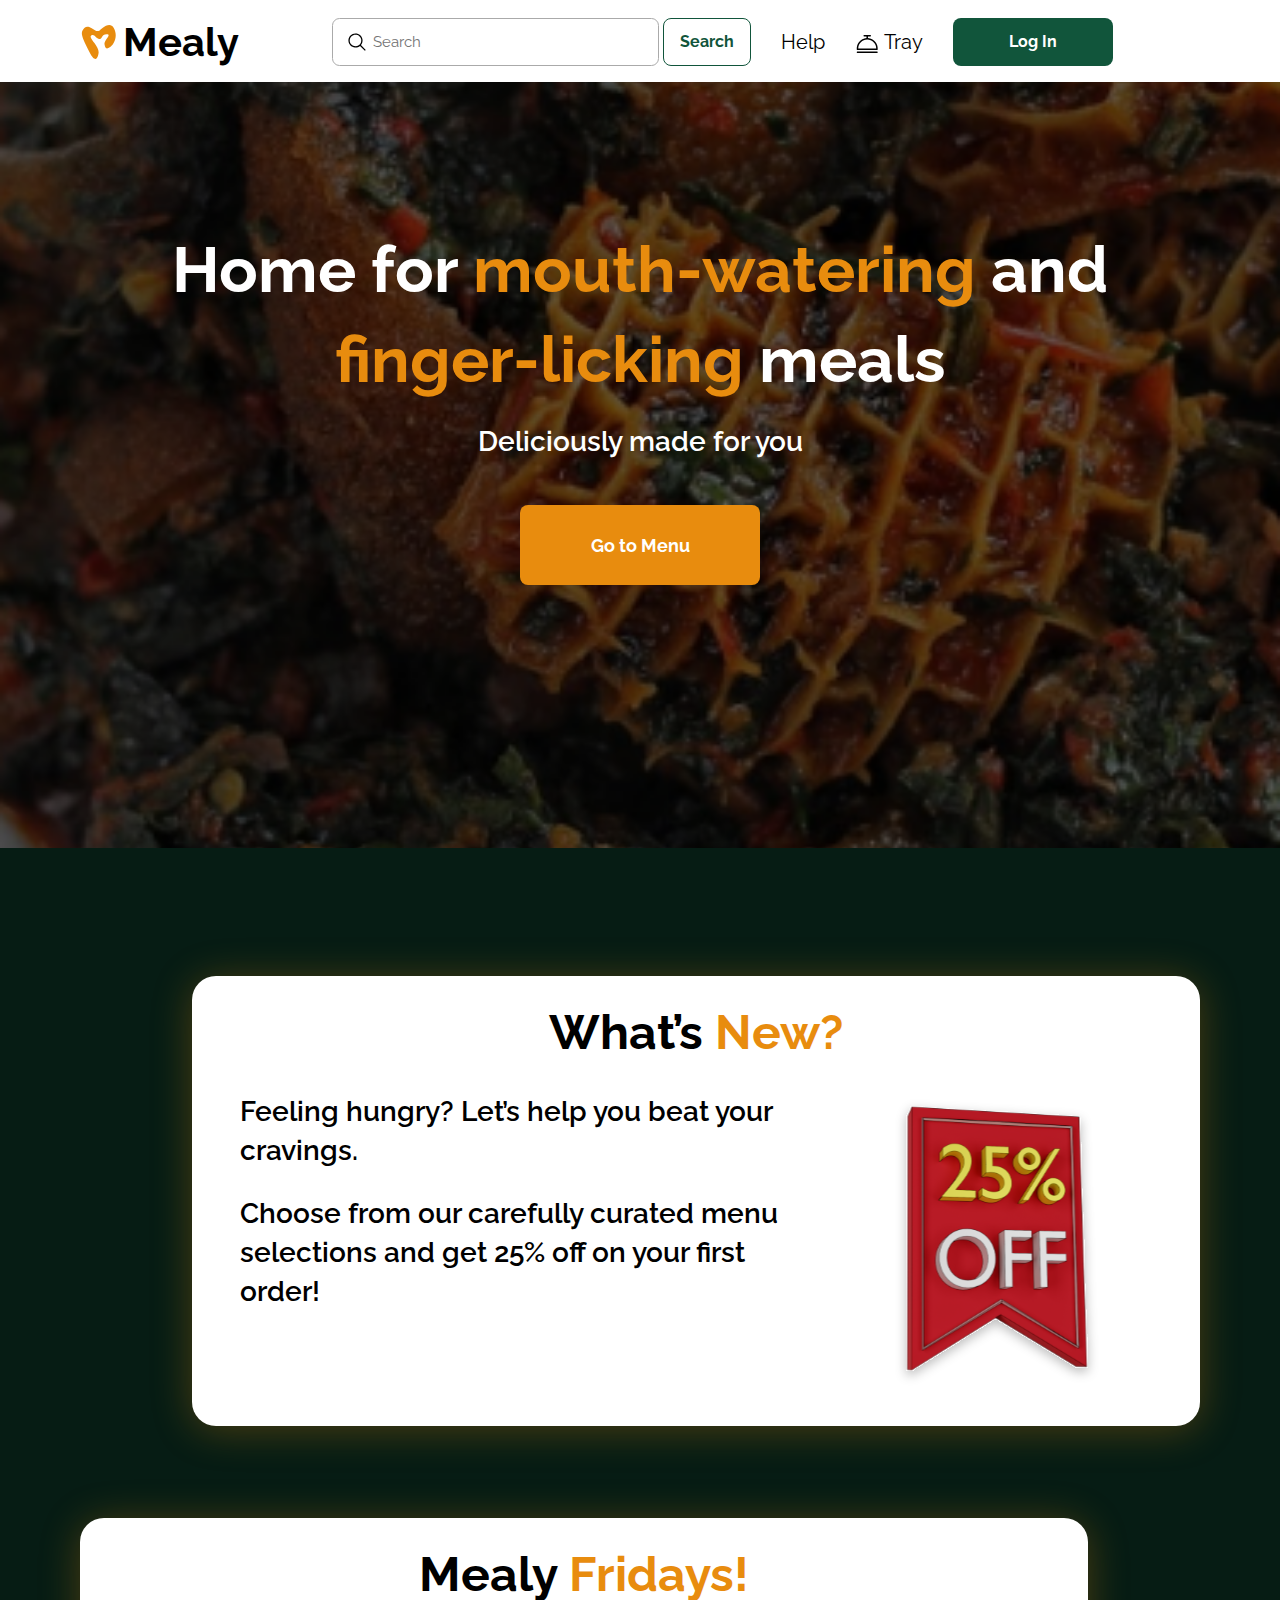
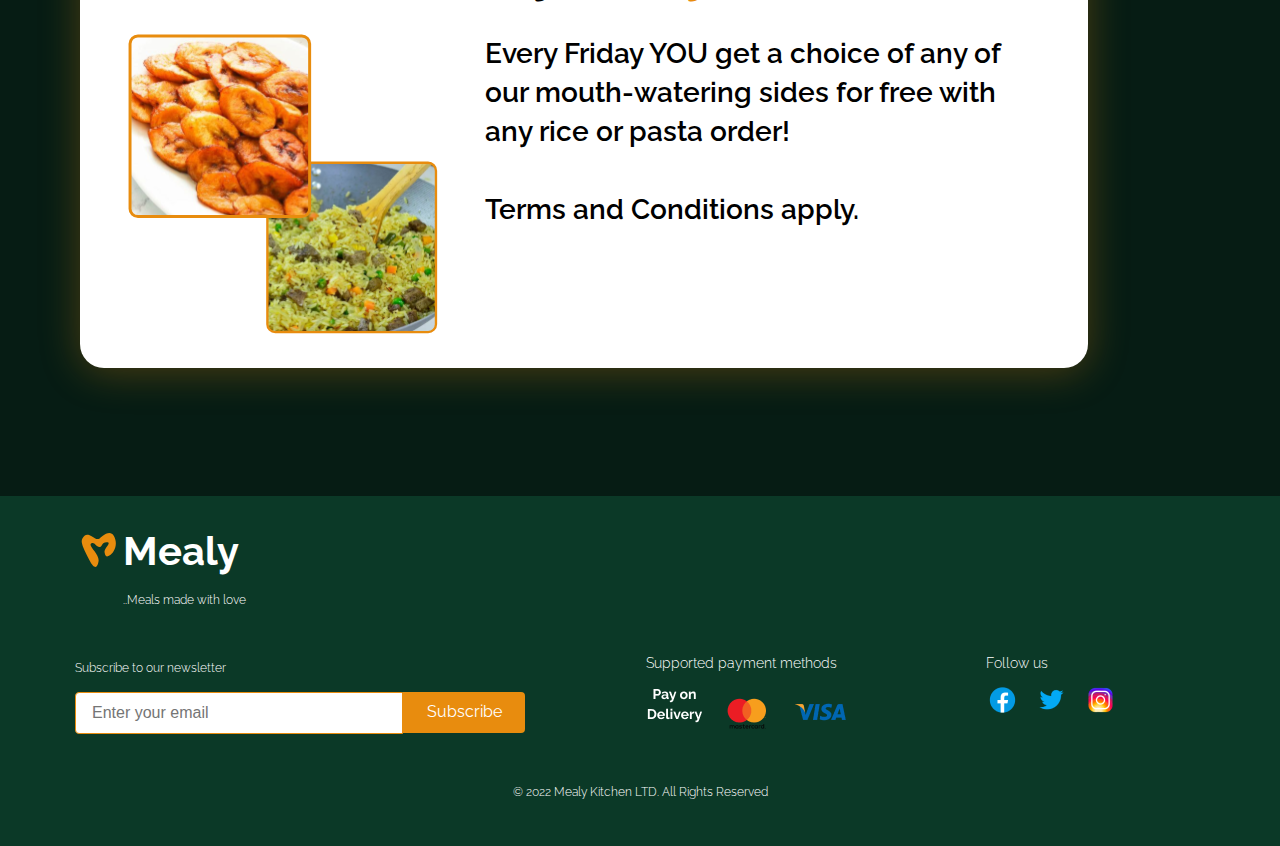
==== commit cecbe281: "added tray.html, tray.css and created assets folder" ====
--- a/index.html
+++ b/index.html
@@ -9,15 +9,15 @@
     <link rel="stylesheet" href="https://www.w3schools.com/w3css/4/w3.css">
     <link rel="shortcut icon" href="mealy.svg" type="image/x-icon">
     <script src="https://ajax.googleapis.com/ajax/libs/jquery/1.9.0/jquery.min.js"></script>
-<script src="script.js" defer></script>
-<title>Mealy</title>
+    <script src="script.js" defer></script>
+    <title>Mealy</title>
 </head>
 
 <body>
     <header>
         <div class="nav__container">
             <div class="nav__toggle" id="toggle" onclick="openNav()">
-                <img class="menu__icon" src="charm_menu-hamburger.svg" />
+                <img class="menu__icon" src="Assets/charm_menu-hamburger.svg" />
             </div>
 
 
@@ -25,12 +25,12 @@
 
                 <div class="hamburger__menu__header">
                     <div class="nav__logo" id="nav-logo">
-                        <img src="mealy.svg" alt="Mealy logo">
+                        <img src="Assets/mealy.svg" alt="Mealy logo">
                         <h1>Mealy</h1>
                     </div>
 
                     <div class="hamburger__menu__cancel" onclick="closeNav()">
-                        <img src="cancel.svg" alt="cancel">
+                        <img src="Assets/cancel.svg" alt="cancel">
                     </div>
 
                 </div>
@@ -44,7 +44,7 @@
                     <div class="hamburger__form__section">
                         <form action="" class="hamburger__form">
                             <input type="text" placeholder="Search" class="hamburger__input"><button
-                                class="hamburger__form__btn btn__flex"><img src="search-btn.svg" alt="search"></button>
+                                class="hamburger__form__btn btn__flex"><img src="Assets/search-btn.svg" alt="search"></button>
                     </div>
                 </div>
 
@@ -63,7 +63,7 @@
 
 
             <div class="nav__logo" id="nav-logo">
-                <img src="mealy.svg" alt="Mealy logo">
+                <img src="Assets/mealy.svg" alt="Mealy logo">
                 <h1>Mealy</h1>
             </div>
 
@@ -83,7 +83,7 @@
                     </li>
 
                     <li class="nav__item">
-                        <a href="#" class="nav__link"><img src="tray-icon.svg" alt="tray logo"> Tray</a>
+                        <a href="#" class="nav__link"><img src="Assets/tray-icon.svg" alt="tray logo"> Tray</a>
                     </li>
 
                     <li class="nav__item">
@@ -92,22 +92,22 @@
                 </ul>
             </div>
 
-            <div class="nav__tray__icon" id="nav-logo-tray">
-                <img src="tray-icon.svg" alt="tray logo">
-            </div>
+            <a href="tray.html"><div class="nav__tray__icon" id="nav-logo-tray">
+                <img src="Assets/tray-icon.svg" alt="tray logo">
+            </div></a>
 
         </div>
         <div class="container">
             <div class="slideshow__container" id="slideshow-container">
-                <img class="mySlides fade-in-image" src="efo-riro.png" />
-                <img class="mySlides fade-in-image" src="jollof-two.png" />
-                <img class="mySlides fade-in-image" src="amala-ewedu.png" />
-                <img class="mySlides fade-in-image" src="ofada.png" />
-                <img class="mySlides fade-in-image" src="egusi-fufu.png" />
-                <img class="mySlides fade-in-image" src="afang.png" />
-                <img class="mySlides fade-in-image" src="stew-rice-plantain.png" />
-                <img class="mySlides fade-in-image" src="amala.png" />
-                <img class="mySlides fade-in-image" src="jollof.png" />
+                <img class="mySlides fade-in-image" src="Assets/efo-riro.png" />
+                <img class="mySlides fade-in-image" src="Assets/jollof-two.png" />
+                <img class="mySlides fade-in-image" src="Assets/amala-ewedu.png" />
+                <img class="mySlides fade-in-image" src="Assets/ofada.png" />
+                <img class="mySlides fade-in-image" src="Assets/egusi-fufu.png" />
+                <img class="mySlides fade-in-image" src="Assets/afang.png" />
+                <img class="mySlides fade-in-image" src="Assets/stew-rice-plantain.png" />
+                <img class="mySlides fade-in-image" src="Assets/amala.png" />
+                <img class="mySlides fade-in-image" src="Assets/jollof.png" />
 
 
             </div>
@@ -130,7 +130,7 @@
                 <div class="content__box__1__content">
 
                     <div class="content__box__image">
-                        <img src="25-Percent-Discount-Tag.svg" alt="discount">
+                        <img src="Assets/25-Percent-Discount-Tag.svg" alt="discount">
                     </div>
 
                     <div>
@@ -155,7 +155,7 @@
 
                 <div class="content__box__2__content">
                     <div class="content__box__image">
-                        <img src="mealy-friday.svg" alt="mealy friday">
+                        <img src="Assets/mealy-friday.svg" alt="mealy friday">
                     </div>
 
                     <div>
@@ -175,7 +175,7 @@
 
         <div class="footer__logo__container">
             <div class="footer__logo" id="footer-logo">
-                <img src="mealy.svg" alt="Mealy logo">
+                <img src="Assets/mealy.svg" alt="Mealy logo">
                 <h1>Mealy</h1>
 
             </div>
@@ -202,15 +202,15 @@
 
                 <div class="payments__icons">
                     <div>
-                        <img src="pay-on-delivery.png" alt="pay on delivery">
-                    </div>
-
-                    <div>
-                        <img src="master-card.png" alt="master card">
-                    </div>
-
-                    <div>
-                        <img src="visa-card.png" alt="visa card">
+                        <img src="Assets/pay-on-delivery.png" alt="pay on delivery">
+                    </div>
+
+                    <div>
+                        <img src="Assets/master-card.png" alt="master card">
+                    </div>
+
+                    <div>
+                        <img src="Assets/visa-card.png" alt="visa card">
                     </div>
                 </div>
             </div>
@@ -223,15 +223,15 @@
 
                 <div class="socials__icons">
                     <div>
-                        <img src="Facebook.png" alt="Facebook">
-                    </div>
-
-                    <div>
-                        <img src="Twitter.png" alt="Twitter">
-                    </div>
-
-                    <div>
-                        <img src="Instagram.png" alt="Instagram">
+                        <img src="Assets/Facebook.png" alt="Facebook">
+                    </div>
+
+                    <div>
+                        <img src="Assets/Twitter.png" alt="Twitter">
+                    </div>
+
+                    <div>
+                        <img src="Assets/Instagram.png" alt="Instagram">
                     </div>
                 </div>
             </div>
--- a/style.css
+++ b/style.css
@@ -29,6 +29,9 @@
   padding: 0;
   margin: 0;
 }
+
+
+/* ---------------------------Header Nav Section------------------------------------------- */
 .nav__container {
   display: flex;
   justify-content: space-between;
@@ -64,6 +67,8 @@
 .nav__menu {
   display: none;
 }
+
+/* ---------------------------Hamburger Menu------------------------------------------- */
 
 .nav__hamburger__menu {
   display: none;
@@ -204,6 +209,8 @@
   font-weight: 700;
 }
 
+/* ---------------------------Slideshow Section------------------------------------------- */
+
 .mySlides {
   width: 100%;
   height: 400px;
@@ -317,6 +324,8 @@
   background-color: var(--hover-green-color);
 }
 
+/* ---------------------------Main Section------------------------------------------- */
+
 main {
   width: 100%;
 }
@@ -380,6 +389,8 @@
 .content__box__2 span {
   color: var(--orange-color);
 }
+
+/* ---------------------------Footer Section------------------------------------------- */
 
 .footer__section {
   display: flex;
@@ -501,6 +512,11 @@
   margin-bottom: 2.5em;
 }
 
+
+
+
+/* ---------------------------Desktop view media queries------------------------------------------- */
+
 @media screen and (min-width: 1104px) {
   a {
     text-decoration: none;
@@ -510,6 +526,7 @@
     list-style: none;
   }
 
+    /* ---------------------------Header Nav Section------------------------------------------- */
   .nav__item a {
     font-family: var(--body-font);
     font-size: 20px;
@@ -560,6 +577,7 @@
     font-weight: var(--medium-font-weight);
   }
 
+  
   .nav__form__btn {
     width: 88px;
     height: 48px;
@@ -618,6 +636,8 @@
     gap: 2em;
   }
 
+    /* ---------------------------Slide Show------------------------------------------- */
+
   .mySlides {
     width: 100%;
     height: 766px;
@@ -645,6 +665,9 @@
     height: 80px;
     font-size: 18px;
   }
+
+
+    /* ---------------------------Main Section------------------------------------------- */
 
   .content__box__1,
   .content__box__2 {
@@ -707,6 +730,10 @@
     font-weight: 700;
   }
 
+
+
+    /* ---------------------------Footer Section------------------------------------------- */
+
   .footer__section {
     gap: 44px;
     align-items: flex-start;
@@ -732,6 +759,19 @@
     margin-left: 4em;
   }
 
+  .footer__form__section{
+    width: 450px;
+  }
+
+  .footer__input{
+    width: 328px;
+    outline: none;
+  }
+
+  .form__btn{
+    width: 122px;
+  }
+
   .footer__mid__section {
     width: 100%;
     display: flex;
